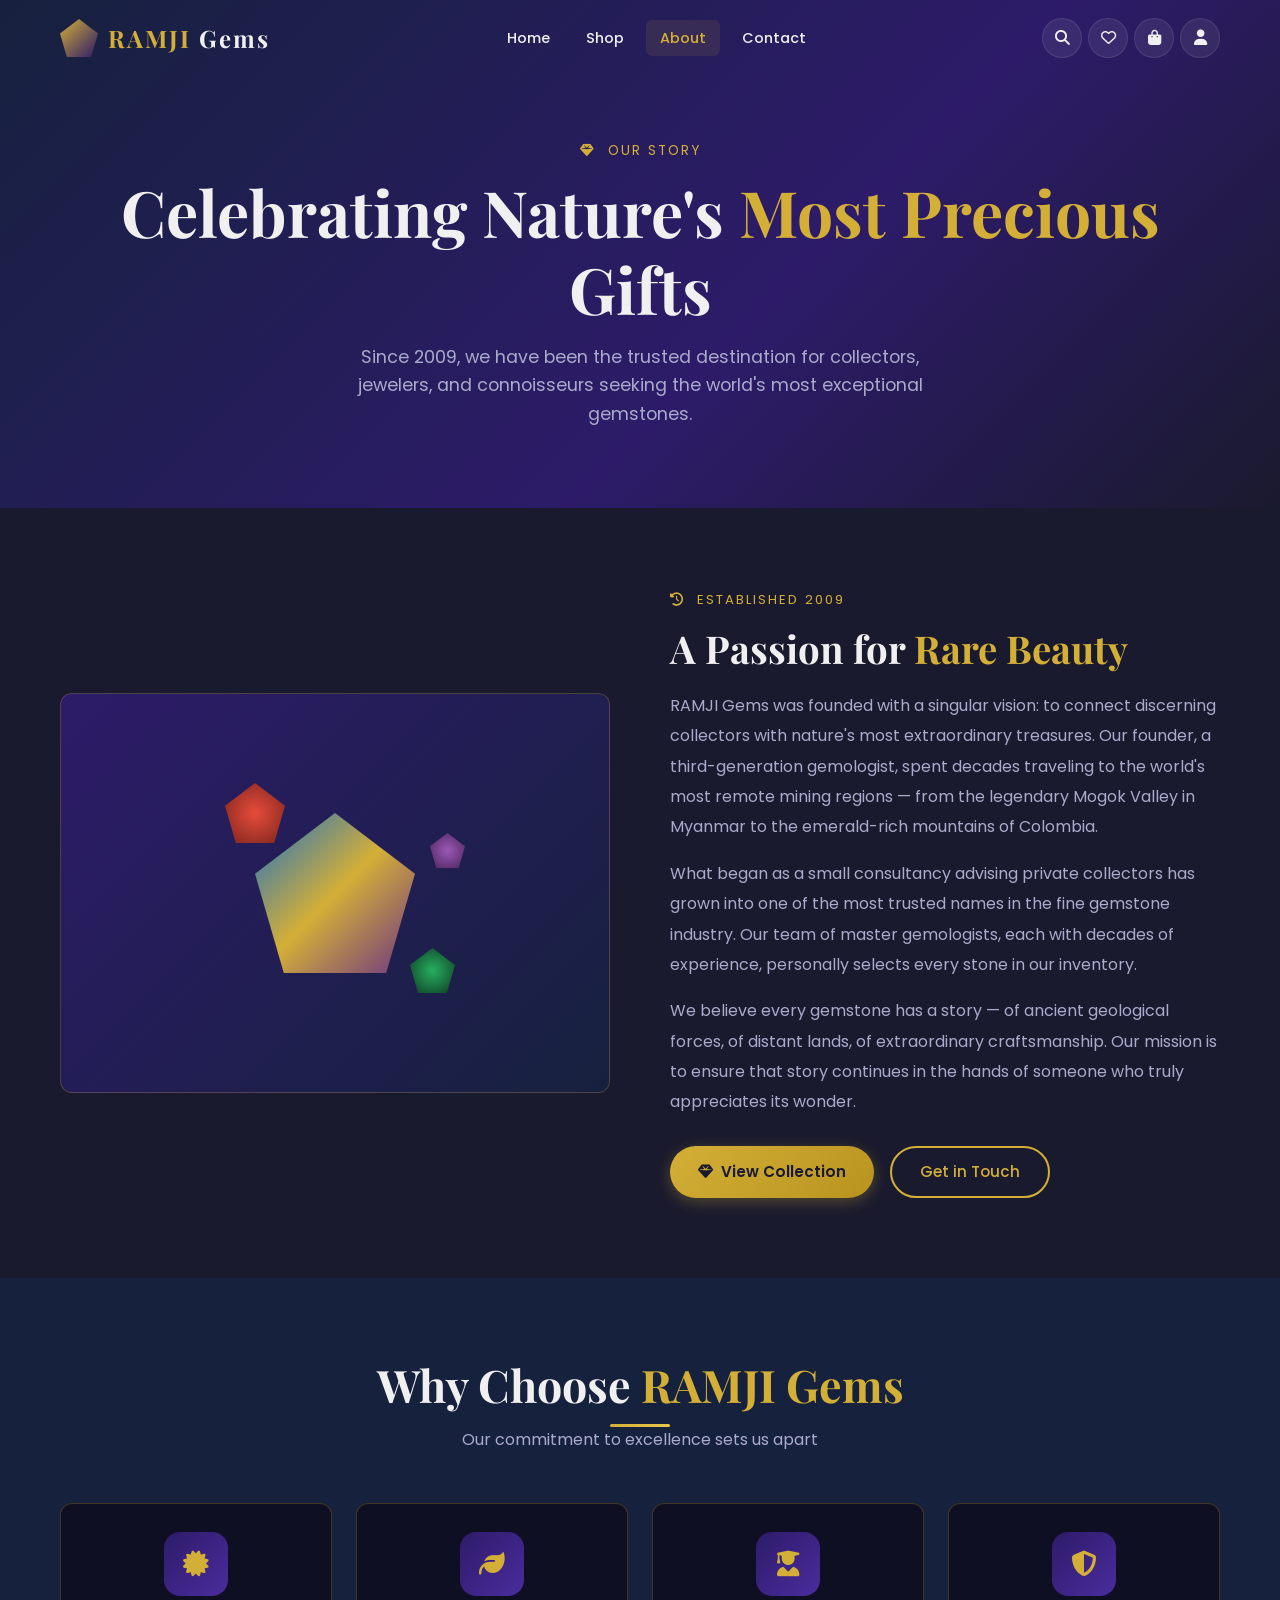
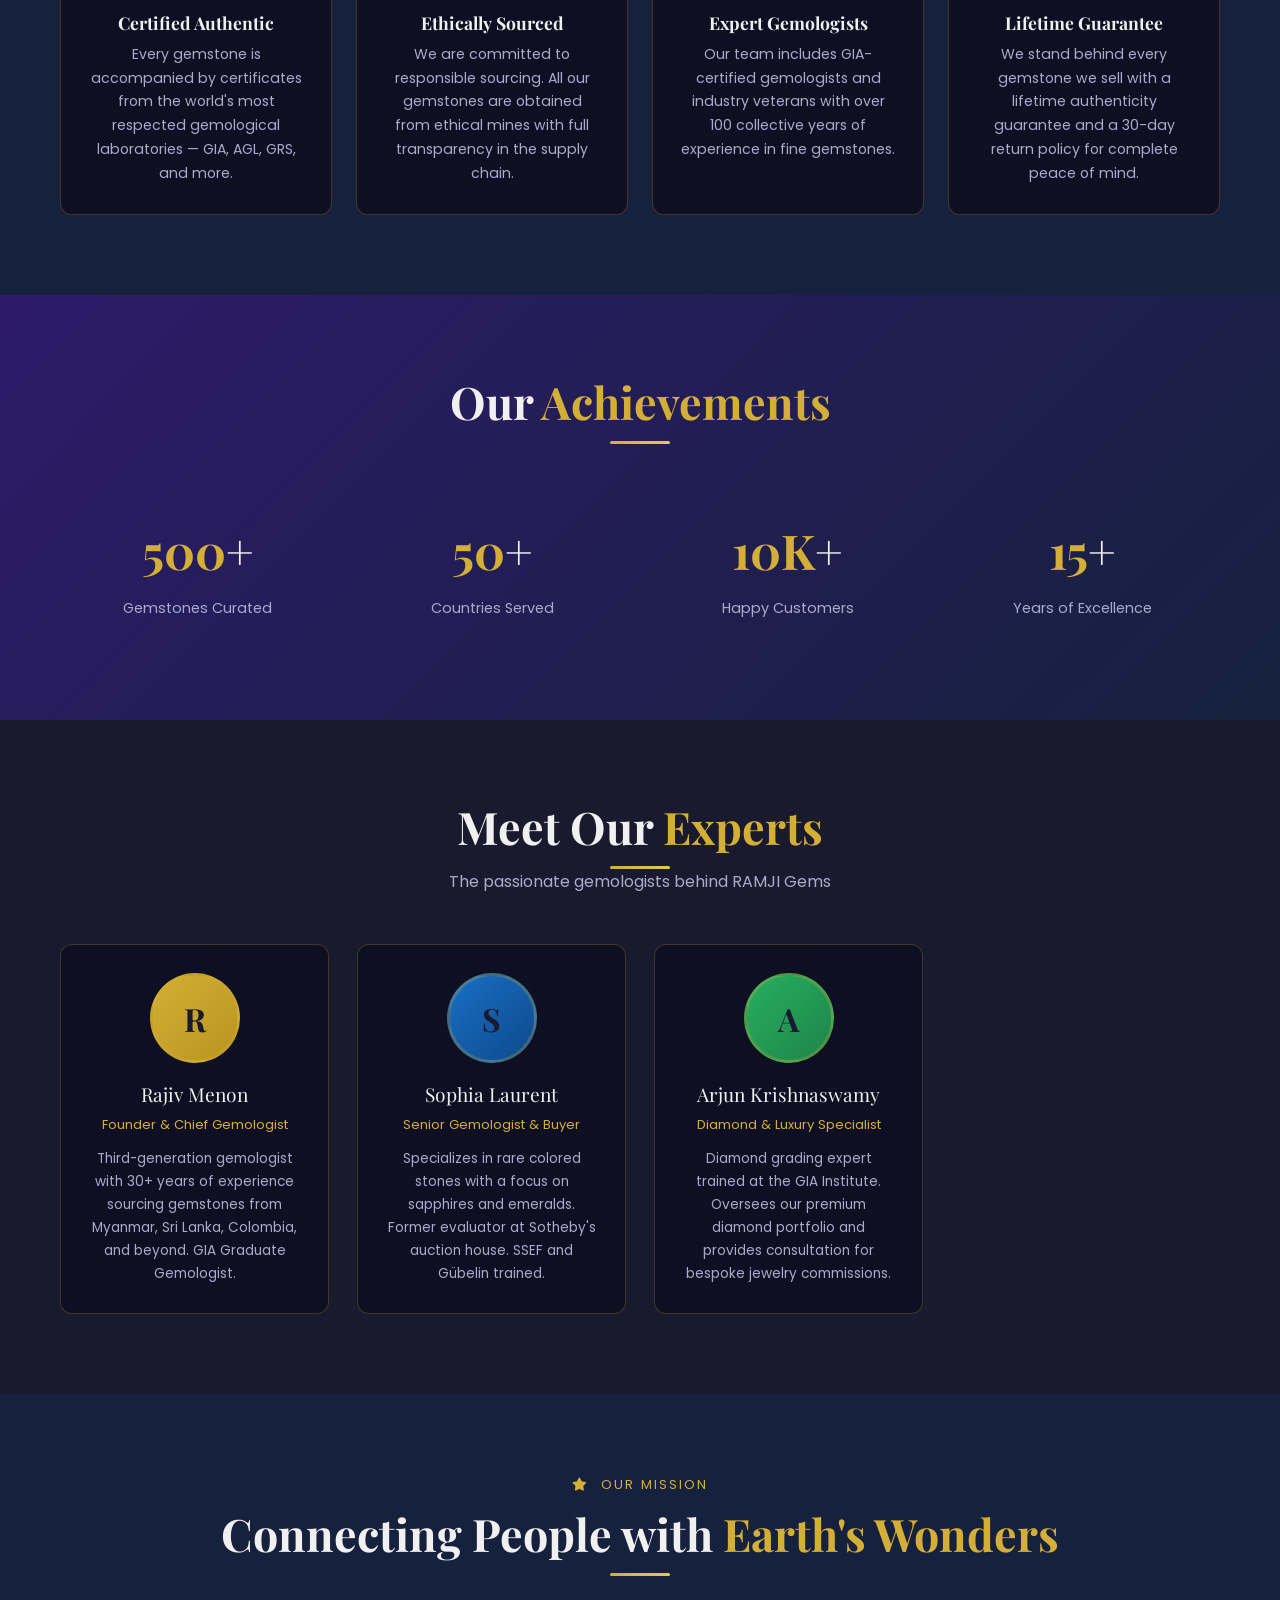
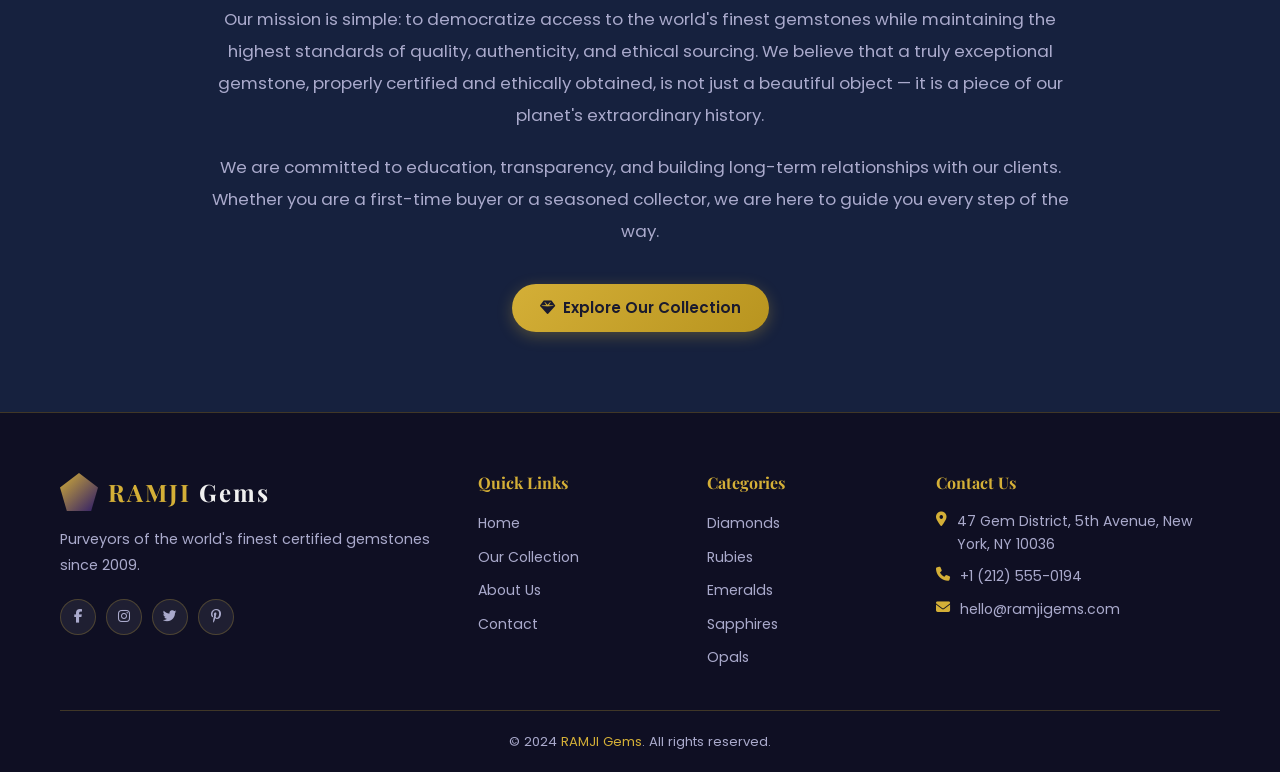
==== about.html @ 21f1c6af "Build complete gemstone e-commerce website - css/style.css: Full stylesheet with CSS custom properti" ====
<!DOCTYPE html>
<html lang="en">
<head>
  <meta charset="UTF-8" />
  <meta name="viewport" content="width=device-width, initial-scale=1.0" />
  <title>About Us — RAMJI Gems</title>
  <meta name="description" content="Learn about RAMJI Gems — our story, mission, and the expert team behind the world's finest certified gemstone collection." />
  <link rel="stylesheet" href="css/style.css" />
  <link rel="preconnect" href="https://fonts.googleapis.com" />
  <link rel="preconnect" href="https://fonts.gstatic.com" crossorigin />
  <link href="https://fonts.googleapis.com/css2?family=Playfair+Display:ital,wght@0,400;0,600;0,700;1,400&family=Poppins:wght@300;400;500;600&display=swap" rel="stylesheet" />
  <link rel="stylesheet" href="https://cdnjs.cloudflare.com/ajax/libs/font-awesome/6.5.0/css/all.min.css" crossorigin="anonymous" />
</head>
<body>

<div id="page-loader"><div class="loader-gem"></div></div>

<!-- Navbar -->
<nav class="navbar scrolled" role="navigation" aria-label="Main navigation">
  <div class="nav-container">
    <a href="index.html" class="nav-logo"><div class="logo-gem"></div><span class="logo-text">RAMJI <span>Gems</span></span></a>
    <ul class="nav-links">
      <li><a href="index.html">Home</a></li>
      <li><a href="shop.html">Shop</a></li>
      <li><a href="about.html" class="active">About</a></li>
      <li><a href="contact.html">Contact</a></li>
    </ul>
    <div class="nav-actions">
      <a href="shop.html" class="nav-icon-btn" aria-label="Search"><i class="fas fa-search"></i></a>
      <a href="shop.html" class="nav-icon-btn" aria-label="Wishlist"><i class="far fa-heart"></i></a>
      <a href="cart.html" class="nav-icon-btn cart-btn" aria-label="Cart">
        <i class="fas fa-shopping-bag"></i>
        <span class="cart-badge" aria-live="polite"></span>
      </a>
      <a href="login.html" class="nav-icon-btn user-btn" aria-label="Account"><i class="fas fa-user"></i></a>
    </div>
    <button class="hamburger" aria-label="Toggle mobile menu"><span></span><span></span><span></span></button>
  </div>
</nav>
<nav class="mobile-menu">
  <a href="index.html">Home</a>
  <a href="shop.html">Shop</a>
  <a href="about.html">About</a>
  <a href="contact.html">Contact</a>
  <a href="cart.html">Cart</a>
  <a href="login.html">Account</a>
</nav>

<!-- About Hero -->
<section class="about-hero">
  <div class="container">
    <div data-aos="fade-up">
      <p style="color:var(--gold);font-size:0.85rem;text-transform:uppercase;letter-spacing:2px;margin-bottom:12px">
        <i class="fas fa-gem"></i> &nbsp;Our Story
      </p>
      <h1>Celebrating Nature's <span class="gold-text">Most Precious</span> Gifts</h1>
      <p>Since 2009, we have been the trusted destination for collectors, jewelers, and connoisseurs seeking the world's most exceptional gemstones.</p>
    </div>
  </div>
</section>

<!-- Our Story -->
<section class="about-story">
  <div class="container">
    <div class="story-grid">
      <div class="story-visual" data-aos="fade-right">
        <div class="story-gem-display">
          <div class="story-gem-main"></div>
          <div class="story-gem-mini" style="width:60px;height:60px;top:-30px;left:-30px;background:radial-gradient(circle,#e74c3c,#7b241c);animation:floatGem 5s ease-in-out 1s infinite"></div>
          <div class="story-gem-mini" style="width:45px;height:45px;bottom:-20px;right:-40px;background:radial-gradient(circle,#27ae60,#0d3b22);animation:floatGem 7s ease-in-out 2s infinite"></div>
          <div class="story-gem-mini" style="width:35px;height:35px;top:20px;right:-50px;background:radial-gradient(circle,#9b59b6,#4a235a);animation:floatGem 6s ease-in-out 0.5s infinite"></div>
        </div>
      </div>
      <div class="story-text" data-aos="fade-left">
        <p style="color:var(--gold);font-size:0.82rem;text-transform:uppercase;letter-spacing:2px;margin-bottom:12px"><i class="fas fa-history"></i> &nbsp;Established 2009</p>
        <h2>A Passion for <span class="gold-text">Rare Beauty</span></h2>
        <p>RAMJI Gems was founded with a singular vision: to connect discerning collectors with nature's most extraordinary treasures. Our founder, a third-generation gemologist, spent decades traveling to the world's most remote mining regions — from the legendary Mogok Valley in Myanmar to the emerald-rich mountains of Colombia.</p>
        <p>What began as a small consultancy advising private collectors has grown into one of the most trusted names in the fine gemstone industry. Our team of master gemologists, each with decades of experience, personally selects every stone in our inventory.</p>
        <p>We believe every gemstone has a story — of ancient geological forces, of distant lands, of extraordinary craftsmanship. Our mission is to ensure that story continues in the hands of someone who truly appreciates its wonder.</p>
        <div style="margin-top:28px;display:flex;gap:16px;flex-wrap:wrap">
          <a href="shop.html" class="btn btn-primary"><i class="fas fa-gem"></i> View Collection</a>
          <a href="contact.html" class="btn btn-outline">Get in Touch</a>
        </div>
      </div>
    </div>
  </div>
</section>

<!-- Why Choose Us -->
<section class="why-choose section-padding">
  <div class="container">
    <h2 class="section-title" data-aos="fade-up">Why Choose <span class="gold-text">RAMJI Gems</span></h2>
    <div class="divider" data-aos="fade-up"></div>
    <p class="section-subtitle" data-aos="fade-up" data-aos-delay="100">Our commitment to excellence sets us apart</p>
    <div class="features-grid">
      <div class="feature-card" data-aos="fade-up" data-aos-delay="0">
        <div class="feature-icon"><i class="fas fa-certificate"></i></div>
        <h3>Certified Authentic</h3>
        <p>Every gemstone is accompanied by certificates from the world's most respected gemological laboratories — GIA, AGL, GRS, and more.</p>
      </div>
      <div class="feature-card" data-aos="fade-up" data-aos-delay="80">
        <div class="feature-icon"><i class="fas fa-leaf"></i></div>
        <h3>Ethically Sourced</h3>
        <p>We are committed to responsible sourcing. All our gemstones are obtained from ethical mines with full transparency in the supply chain.</p>
      </div>
      <div class="feature-card" data-aos="fade-up" data-aos-delay="160">
        <div class="feature-icon"><i class="fas fa-user-graduate"></i></div>
        <h3>Expert Gemologists</h3>
        <p>Our team includes GIA-certified gemologists and industry veterans with over 100 collective years of experience in fine gemstones.</p>
      </div>
      <div class="feature-card" data-aos="fade-up" data-aos-delay="240">
        <div class="feature-icon"><i class="fas fa-shield-alt"></i></div>
        <h3>Lifetime Guarantee</h3>
        <p>We stand behind every gemstone we sell with a lifetime authenticity guarantee and a 30-day return policy for complete peace of mind.</p>
      </div>
    </div>
  </div>
</section>

<!-- Stats -->
<section class="stats-section section-padding">
  <div class="container">
    <h2 class="section-title" data-aos="fade-up">Our <span class="gold-text">Achievements</span></h2>
    <div class="divider" data-aos="fade-up" style="margin-bottom:48px"></div>
    <div class="stats-grid">
      <div class="stat-card" data-aos="zoom-in" data-aos-delay="0">
        <div class="stat-number">500<span style="color:var(--text-light)">+</span></div>
        <div class="stat-label">Gemstones Curated</div>
      </div>
      <div class="stat-card" data-aos="zoom-in" data-aos-delay="80">
        <div class="stat-number">50<span style="color:var(--text-light)">+</span></div>
        <div class="stat-label">Countries Served</div>
      </div>
      <div class="stat-card" data-aos="zoom-in" data-aos-delay="160">
        <div class="stat-number">10K<span style="color:var(--text-light)">+</span></div>
        <div class="stat-label">Happy Customers</div>
      </div>
      <div class="stat-card" data-aos="zoom-in" data-aos-delay="240">
        <div class="stat-number">15<span style="color:var(--text-light)">+</span></div>
        <div class="stat-label">Years of Excellence</div>
      </div>
    </div>
  </div>
</section>

<!-- Team -->
<section class="team-section section-padding">
  <div class="container">
    <h2 class="section-title" data-aos="fade-up">Meet Our <span class="gold-text">Experts</span></h2>
    <div class="divider" data-aos="fade-up"></div>
    <p class="section-subtitle" data-aos="fade-up" data-aos-delay="100">The passionate gemologists behind RAMJI Gems</p>
    <div class="team-grid">
      <div class="team-card" data-aos="fade-up" data-aos-delay="0">
        <div class="team-avatar" style="background:linear-gradient(135deg,#D4AF37,#b8941f)">R</div>
        <div class="team-name">Rajiv Menon</div>
        <div class="team-role">Founder & Chief Gemologist</div>
        <p class="team-bio">Third-generation gemologist with 30+ years of experience sourcing gemstones from Myanmar, Sri Lanka, Colombia, and beyond. GIA Graduate Gemologist.</p>
      </div>
      <div class="team-card" data-aos="fade-up" data-aos-delay="100">
        <div class="team-avatar" style="background:linear-gradient(135deg,#1a6fc4,#0d4a8c)">S</div>
        <div class="team-name">Sophia Laurent</div>
        <div class="team-role">Senior Gemologist & Buyer</div>
        <p class="team-bio">Specializes in rare colored stones with a focus on sapphires and emeralds. Former evaluator at Sotheby's auction house. SSEF and Gübelin trained.</p>
      </div>
      <div class="team-card" data-aos="fade-up" data-aos-delay="200">
        <div class="team-avatar" style="background:linear-gradient(135deg,#27ae60,#1e8449)">A</div>
        <div class="team-name">Arjun Krishnaswamy</div>
        <div class="team-role">Diamond & Luxury Specialist</div>
        <p class="team-bio">Diamond grading expert trained at the GIA Institute. Oversees our premium diamond portfolio and provides consultation for bespoke jewelry commissions.</p>
      </div>
    </div>
  </div>
</section>

<!-- Mission / Values -->
<section class="section-padding" style="background:var(--bg-darker)">
  <div class="container">
    <div style="max-width:860px;margin:0 auto;text-align:center">
      <p style="color:var(--gold);font-size:0.82rem;text-transform:uppercase;letter-spacing:2px;margin-bottom:12px" data-aos="fade-up"><i class="fas fa-star"></i> &nbsp;Our Mission</p>
      <h2 class="section-title" data-aos="fade-up">Connecting People with <span class="gold-text">Earth's Wonders</span></h2>
      <div class="divider" data-aos="fade-up" style="margin-bottom:28px"></div>
      <p style="color:var(--text-muted);font-size:1.05rem;line-height:1.9;margin-bottom:20px" data-aos="fade-up" data-aos-delay="100">
        Our mission is simple: to democratize access to the world's finest gemstones while maintaining the highest standards of quality, authenticity, and ethical sourcing. We believe that a truly exceptional gemstone, properly certified and ethically obtained, is not just a beautiful object — it is a piece of our planet's extraordinary history.
      </p>
      <p style="color:var(--text-muted);font-size:1.05rem;line-height:1.9" data-aos="fade-up" data-aos-delay="150">
        We are committed to education, transparency, and building long-term relationships with our clients. Whether you are a first-time buyer or a seasoned collector, we are here to guide you every step of the way.
      </p>
      <div style="margin-top:36px" data-aos="fade-up" data-aos-delay="200">
        <a href="shop.html" class="btn btn-primary"><i class="fas fa-gem"></i> Explore Our Collection</a>
      </div>
    </div>
  </div>
</section>

<!-- Footer -->
<footer class="footer">
  <div class="container">
    <div class="footer-grid">
      <div class="footer-col">
        <div class="footer-logo"><a href="index.html" class="nav-logo"><div class="logo-gem"></div><span class="logo-text">RAMJI <span>Gems</span></span></a></div>
        <p class="footer-desc">Purveyors of the world's finest certified gemstones since 2009.</p>
        <div class="footer-social">
          <a href="#" class="social-link" aria-label="Facebook"><i class="fab fa-facebook-f"></i></a>
          <a href="#" class="social-link" aria-label="Instagram"><i class="fab fa-instagram"></i></a>
          <a href="#" class="social-link" aria-label="Twitter"><i class="fab fa-twitter"></i></a>
          <a href="#" class="social-link" aria-label="Pinterest"><i class="fab fa-pinterest-p"></i></a>
        </div>
      </div>
      <div class="footer-col">
        <h4>Quick Links</h4>
        <ul class="footer-links">
          <li><a href="index.html">Home</a></li>
          <li><a href="shop.html">Our Collection</a></li>
          <li><a href="about.html">About Us</a></li>
          <li><a href="contact.html">Contact</a></li>
        </ul>
      </div>
      <div class="footer-col">
        <h4>Categories</h4>
        <ul class="footer-links">
          <li><a href="shop.html?category=diamond">Diamonds</a></li>
          <li><a href="shop.html?category=ruby">Rubies</a></li>
          <li><a href="shop.html?category=emerald">Emeralds</a></li>
          <li><a href="shop.html?category=sapphire">Sapphires</a></li>
          <li><a href="shop.html?category=opal">Opals</a></li>
        </ul>
      </div>
      <div class="footer-col">
        <h4>Contact Us</h4>
        <div class="footer-contact">
          <div class="contact-item"><i class="fas fa-map-marker-alt"></i><span>47 Gem District, 5th Avenue, New York, NY 10036</span></div>
          <div class="contact-item"><i class="fas fa-phone"></i><span>+1 (212) 555-0194</span></div>
          <div class="contact-item"><i class="fas fa-envelope"></i><span>hello@ramjigems.com</span></div>
        </div>
      </div>
    </div>
    <div class="footer-bottom"><p>&copy; 2024 <a href="index.html">RAMJI Gems</a>. All rights reserved.</p></div>
  </div>
</footer>

<button id="back-to-top" aria-label="Back to top"><i class="fas fa-chevron-up"></i></button>
<div id="toast-container" aria-live="polite"></div>

<script src="js/products.js"></script>
<script src="js/cart.js"></script>
<script src="js/main.js"></script>
</body>
</html>
---- css/style.css ----
/* =============================================
   RAMJI Gems - Main Stylesheet
   ============================================= */

/* --- Google Fonts Import --- */
@import url('https://fonts.googleapis.com/css2?family=Playfair+Display:ital,wght@0,400;0,600;0,700;1,400&family=Poppins:wght@300;400;500;600&display=swap');

/* --- CSS Custom Properties --- */
:root {
  --primary: #2D1B69;
  --primary-light: #3d2589;
  --secondary: #4a2c9e;
  --gold: #D4AF37;
  --gold-light: #e8c84a;
  --gold-dark: #b8941f;
  --bg-dark: #1a1a2e;
  --bg-darker: #16213e;
  --bg-card: #0f0f23;
  --text-light: #f0f0f0;
  --text-muted: #aaaacc;
  --text-dark: #1a1a2e;
  --border-color: rgba(212, 175, 55, 0.25);
  --shadow: 0 8px 32px rgba(0, 0, 0, 0.4);
  --shadow-hover: 0 16px 48px rgba(45, 27, 105, 0.5);
  --radius: 12px;
  --radius-sm: 8px;
  --transition: all 0.3s ease;
  --font-heading: 'Playfair Display', serif;
  --font-body: 'Poppins', sans-serif;
}

/* --- Base Reset & Typography --- */
*, *::before, *::after { box-sizing: border-box; margin: 0; padding: 0; }

html { scroll-behavior: smooth; font-size: 16px; }

body {
  font-family: var(--font-body);
  background-color: var(--bg-dark);
  color: var(--text-light);
  line-height: 1.6;
  overflow-x: hidden;
}

h1, h2, h3, h4, h5, h6 {
  font-family: var(--font-heading);
  line-height: 1.2;
  font-weight: 700;
}

a { color: var(--gold); text-decoration: none; transition: var(--transition); }
a:hover { color: var(--gold-light); }

img { max-width: 100%; height: auto; display: block; }
ul { list-style: none; }

.container { max-width: 1200px; margin: 0 auto; padding: 0 20px; }
.section-padding { padding: 80px 0; }

.btn {
  display: inline-flex;
  align-items: center;
  gap: 8px;
  padding: 12px 28px;
  border-radius: 50px;
  font-family: var(--font-body);
  font-size: 0.95rem;
  font-weight: 500;
  cursor: pointer;
  border: none;
  transition: var(--transition);
  text-decoration: none;
  white-space: nowrap;
}
.btn-primary {
  background: linear-gradient(135deg, var(--gold), var(--gold-dark));
  color: var(--bg-dark);
  font-weight: 600;
  box-shadow: 0 4px 15px rgba(212, 175, 55, 0.3);
}
.btn-primary:hover {
  background: linear-gradient(135deg, var(--gold-light), var(--gold));
  color: var(--bg-dark);
  transform: translateY(-2px);
  box-shadow: 0 8px 25px rgba(212, 175, 55, 0.5);
}
.btn-outline {
  background: transparent;
  color: var(--gold);
  border: 2px solid var(--gold);
}
.btn-outline:hover {
  background: var(--gold);
  color: var(--bg-dark);
  transform: translateY(-2px);
}
.btn-danger {
  background: rgba(220, 53, 69, 0.15);
  color: #dc3545;
  border: 1px solid rgba(220, 53, 69, 0.3);
  padding: 8px 16px;
  border-radius: var(--radius-sm);
}
.btn-danger:hover { background: #dc3545; color: #fff; }

.section-title {
  font-family: var(--font-heading);
  font-size: clamp(1.8rem, 4vw, 2.8rem);
  color: var(--text-light);
  text-align: center;
  margin-bottom: 12px;
}
.section-subtitle {
  text-align: center;
  color: var(--text-muted);
  font-size: 1rem;
  margin-bottom: 50px;
}
.gold-text { color: var(--gold); }
.divider {
  width: 60px;
  height: 3px;
  background: linear-gradient(90deg, var(--gold), var(--gold-light));
  margin: 12px auto 0;
  border-radius: 2px;
}

/* --- Loading Overlay --- */
#page-loader {
  position: fixed; inset: 0;
  background: var(--bg-darker);
  display: flex; align-items: center; justify-content: center;
  z-index: 9999;
  transition: opacity 0.5s ease;
}
#page-loader.hidden { opacity: 0; pointer-events: none; }
.loader-gem {
  width: 60px; height: 60px;
  background: linear-gradient(135deg, var(--primary), var(--gold));
  clip-path: polygon(50% 0%, 100% 38%, 82% 100%, 18% 100%, 0% 38%);
  animation: loaderSpin 1.2s ease-in-out infinite;
}
@keyframes loaderSpin {
  0%, 100% { transform: rotate(0deg) scale(1); }
  50% { transform: rotate(180deg) scale(1.2); }
}

/* =============================================
   NAVBAR
   ============================================= */
.navbar {
  position: fixed;
  top: 0; left: 0; right: 0;
  z-index: 1000;
  padding: 18px 0;
  transition: var(--transition);
  background: transparent;
}
.navbar.scrolled {
  background: rgba(22, 21, 62, 0.97);
  backdrop-filter: blur(12px);
  padding: 12px 0;
  box-shadow: 0 4px 20px rgba(0,0,0,0.4);
}
.nav-container {
  max-width: 1200px; margin: 0 auto; padding: 0 20px;
  display: flex; align-items: center; justify-content: space-between;
}
.nav-logo {
  display: flex; align-items: center; gap: 10px;
  text-decoration: none;
}
.logo-gem {
  width: 38px; height: 38px;
  background: linear-gradient(135deg, var(--gold), var(--primary));
  clip-path: polygon(50% 0%, 100% 38%, 82% 100%, 18% 100%, 0% 38%);
  flex-shrink: 0;
}
.logo-text {
  font-family: var(--font-heading);
  font-size: 1.5rem;
  font-weight: 700;
  color: var(--gold);
  letter-spacing: 2px;
}
.logo-text span { color: var(--text-light); }

.nav-links {
  display: flex; align-items: center; gap: 8px;
}
.nav-links a {
  color: var(--text-light);
  font-size: 0.9rem;
  font-weight: 500;
  padding: 8px 14px;
  border-radius: 6px;
  transition: var(--transition);
}
.nav-links a:hover, .nav-links a.active {
  color: var(--gold);
  background: rgba(212, 175, 55, 0.1);
}

.nav-actions {
  display: flex; align-items: center; gap: 6px;
}
.nav-icon-btn {
  position: relative;
  background: rgba(255,255,255,0.07);
  border: 1px solid rgba(255,255,255,0.1);
  color: var(--text-light);
  width: 40px; height: 40px;
  border-radius: 50%;
  display: flex; align-items: center; justify-content: center;
  cursor: pointer;
  transition: var(--transition);
  text-decoration: none;
  font-size: 0.95rem;
}
.nav-icon-btn:hover {
  background: rgba(212, 175, 55, 0.15);
  border-color: var(--gold);
  color: var(--gold);
}
.cart-badge {
  position: absolute;
  top: -4px; right: -4px;
  background: var(--gold);
  color: var(--bg-dark);
  font-size: 0.6rem;
  font-weight: 700;
  width: 18px; height: 18px;
  border-radius: 50%;
  display: flex; align-items: center; justify-content: center;
  display: none;
}
.cart-badge.visible { display: flex; }

.hamburger {
  display: none;
  flex-direction: column;
  gap: 5px;
  cursor: pointer;
  background: none;
  border: none;
  padding: 4px;
}
.hamburger span {
  width: 24px; height: 2px;
  background: var(--text-light);
  border-radius: 2px;
  transition: var(--transition);
  display: block;
}
.hamburger.active span:nth-child(1) { transform: translateY(7px) rotate(45deg); }
.hamburger.active span:nth-child(2) { opacity: 0; transform: scaleX(0); }
.hamburger.active span:nth-child(3) { transform: translateY(-7px) rotate(-45deg); }

.mobile-menu {
  display: none;
  position: fixed;
  top: 70px; left: 0; right: 0;
  background: rgba(22, 21, 62, 0.98);
  backdrop-filter: blur(12px);
  padding: 20px;
  z-index: 999;
  flex-direction: column;
  gap: 4px;
  border-bottom: 1px solid var(--border-color);
}
.mobile-menu.open { display: flex; }
.mobile-menu a {
  color: var(--text-light);
  padding: 12px 16px;
  border-radius: var(--radius-sm);
  font-weight: 500;
  transition: var(--transition);
}
.mobile-menu a:hover { color: var(--gold); background: rgba(212,175,55,0.1); }

/* =============================================
   HERO SECTION
   ============================================= */
.hero {
  min-height: 100vh;
  display: flex; align-items: center;
  position: relative;
  overflow: hidden;
  background: linear-gradient(135deg, var(--bg-darker) 0%, var(--primary) 50%, var(--bg-dark) 100%);
}
.hero::before {
  content: '';
  position: absolute; inset: 0;
  background:
    radial-gradient(ellipse at 20% 50%, rgba(212,175,55,0.12) 0%, transparent 60%),
    radial-gradient(ellipse at 80% 20%, rgba(45,27,105,0.6) 0%, transparent 60%);
}
.hero-content {
  position: relative; z-index: 1;
  max-width: 680px;
}
.hero-badge {
  display: inline-flex; align-items: center; gap: 8px;
  background: rgba(212,175,55,0.15);
  border: 1px solid rgba(212,175,55,0.4);
  color: var(--gold);
  padding: 6px 16px;
  border-radius: 50px;
  font-size: 0.82rem;
  font-weight: 500;
  letter-spacing: 1px;
  text-transform: uppercase;
  margin-bottom: 24px;
}
.hero h1 {
  font-size: clamp(2.2rem, 5vw, 3.8rem);
  color: var(--text-light);
  margin-bottom: 20px;
  line-height: 1.15;
}
.hero h1 .highlight {
  background: linear-gradient(135deg, var(--gold), var(--gold-light));
  -webkit-background-clip: text;
  -webkit-text-fill-color: transparent;
  background-clip: text;
}
.hero p {
  font-size: 1.1rem;
  color: var(--text-muted);
  margin-bottom: 36px;
  line-height: 1.8;
}
.hero-cta { display: flex; gap: 16px; flex-wrap: wrap; }

/* Sparkle animations */
.sparkles {
  position: absolute; inset: 0; pointer-events: none; overflow: hidden;
}
.sparkle {
  position: absolute;
  width: 4px; height: 4px;
  background: var(--gold);
  border-radius: 50%;
  animation: sparkleFloat var(--dur, 4s) ease-in-out infinite;
  animation-delay: var(--delay, 0s);
  opacity: 0;
}
.sparkle::after {
  content: '✦';
  position: absolute;
  top: -8px; left: -8px;
  font-size: 20px;
  color: var(--gold);
  opacity: 0.6;
}
@keyframes sparkleFloat {
  0% { transform: translateY(100vh) rotate(0deg); opacity: 0; }
  10% { opacity: 1; }
  90% { opacity: 0.5; }
  100% { transform: translateY(-100px) rotate(720deg); opacity: 0; }
}

.hero-gems-visual {
  position: absolute; right: -20px; top: 50%;
  transform: translateY(-50%);
  width: 520px; height: 520px;
  pointer-events: none;
  display: flex; align-items: center; justify-content: center;
}
.floating-gem {
  position: absolute;
  border-radius: 50% 30% 50% 30%;
  animation: floatGem var(--dur, 6s) ease-in-out infinite;
  animation-delay: var(--delay, 0s);
  opacity: 0.7;
  box-shadow: 0 0 40px rgba(212,175,55,0.2);
}
@keyframes floatGem {
  0%, 100% { transform: translateY(0) rotate(var(--rot, 0deg)); }
  50% { transform: translateY(-20px) rotate(calc(var(--rot, 0deg) + 10deg)); }
}

/* =============================================
   FEATURED PRODUCTS
   ============================================= */
.featured-section { background: var(--bg-darker); }

/* Product Grid */
.products-grid {
  display: grid;
  grid-template-columns: repeat(auto-fill, minmax(280px, 1fr));
  gap: 28px;
}

/* Product Card */
.product-card {
  background: var(--bg-card);
  border: 1px solid var(--border-color);
  border-radius: var(--radius);
  overflow: hidden;
  transition: var(--transition);
  position: relative;
  cursor: pointer;
}
.product-card:hover {
  transform: translateY(-6px);
  box-shadow: var(--shadow-hover);
  border-color: rgba(212,175,55,0.5);
}
.product-img-wrap {
  position: relative;
  height: 240px;
  overflow: hidden;
}
.product-img-wrap .gem-img {
  width: 100%; height: 100%;
  display: flex; align-items: center; justify-content: center;
  transition: transform 0.5s ease;
}
.product-card:hover .gem-img { transform: scale(1.06); }

.gem-shape {
  width: 120px; height: 120px;
  clip-path: polygon(50% 0%, 100% 38%, 82% 100%, 18% 100%, 0% 38%);
  filter: drop-shadow(0 4px 20px rgba(0,0,0,0.5));
  transition: var(--transition);
}
.product-card:hover .gem-shape {
  filter: drop-shadow(0 8px 30px rgba(212,175,55,0.4));
  transform: rotate(5deg) scale(1.1);
}

.product-badge {
  position: absolute;
  top: 12px; left: 12px;
  background: var(--gold);
  color: var(--bg-dark);
  font-size: 0.72rem;
  font-weight: 700;
  padding: 3px 10px;
  border-radius: 50px;
  text-transform: uppercase;
  letter-spacing: 0.5px;
}
.product-badge.rare { background: linear-gradient(135deg, #9b59b6, #6c3483); color: #fff; }
.product-badge.popular { background: linear-gradient(135deg, #e74c3c, #c0392b); color: #fff; }

.product-actions {
  position: absolute;
  top: 12px; right: 12px;
  display: flex; flex-direction: column; gap: 6px;
  opacity: 0; transform: translateX(10px);
  transition: var(--transition);
}
.product-card:hover .product-actions { opacity: 1; transform: translateX(0); }
.action-btn {
  width: 34px; height: 34px;
  background: rgba(22, 21, 62, 0.85);
  border: 1px solid var(--border-color);
  border-radius: 50%;
  color: var(--text-light);
  display: flex; align-items: center; justify-content: center;
  font-size: 0.85rem;
  cursor: pointer;
  transition: var(--transition);
}
.action-btn:hover { background: var(--gold); color: var(--bg-dark); border-color: var(--gold); }
.action-btn.wishlisted { color: #e74c3c; border-color: #e74c3c; }

.product-info { padding: 18px; }
.product-category {
  font-size: 0.72rem;
  text-transform: uppercase;
  letter-spacing: 1.5px;
  color: var(--gold);
  font-weight: 500;
  margin-bottom: 6px;
}
.product-name {
  font-family: var(--font-heading);
  font-size: 1.1rem;
  color: var(--text-light);
  margin-bottom: 6px;
  line-height: 1.3;
}
.product-carat {
  font-size: 0.82rem;
  color: var(--text-muted);
  margin-bottom: 8px;
}
.product-rating {
  display: flex; align-items: center; gap: 6px;
  margin-bottom: 12px;
}
.stars { color: var(--gold); font-size: 0.8rem; }
.rating-count { color: var(--text-muted); font-size: 0.78rem; }
.product-pricing {
  display: flex; align-items: center; gap: 10px;
  margin-bottom: 14px;
}
.product-price {
  font-size: 1.2rem;
  font-weight: 600;
  color: var(--gold);
}
.product-original-price {
  font-size: 0.88rem;
  color: var(--text-muted);
  text-decoration: line-through;
}
.product-card-footer {
  display: flex; gap: 8px;
}
.btn-add-cart {
  flex: 1;
  background: rgba(212,175,55,0.12);
  border: 1px solid rgba(212,175,55,0.3);
  color: var(--gold);
  padding: 9px 14px;
  border-radius: var(--radius-sm);
  font-size: 0.85rem;
  font-weight: 500;
  cursor: pointer;
  transition: var(--transition);
  font-family: var(--font-body);
}
.btn-add-cart:hover {
  background: var(--gold);
  color: var(--bg-dark);
  border-color: var(--gold);
}
.btn-quick-view {
  background: rgba(255,255,255,0.05);
  border: 1px solid rgba(255,255,255,0.12);
  color: var(--text-muted);
  padding: 9px 12px;
  border-radius: var(--radius-sm);
  font-size: 0.82rem;
  cursor: pointer;
  transition: var(--transition);
  font-family: var(--font-body);
  white-space: nowrap;
}
.btn-quick-view:hover { background: rgba(255,255,255,0.12); color: var(--text-light); }

/* =============================================
   CATEGORIES SECTION
   ============================================= */
.categories-section { background: var(--bg-dark); }
.categories-grid {
  display: grid;
  grid-template-columns: repeat(auto-fill, minmax(160px, 1fr));
  gap: 20px;
}
.category-card {
  border-radius: var(--radius);
  overflow: hidden;
  position: relative;
  height: 180px;
  cursor: pointer;
  transition: var(--transition);
  border: 1px solid var(--border-color);
  text-decoration: none;
  display: flex; flex-direction: column;
  align-items: center; justify-content: center;
  gap: 12px;
}
.category-card:hover {
  transform: translateY(-5px) scale(1.02);
  box-shadow: var(--shadow-hover);
  border-color: rgba(212,175,55,0.5);
}
.category-icon {
  width: 64px; height: 64px;
  clip-path: polygon(50% 0%, 100% 38%, 82% 100%, 18% 100%, 0% 38%);
  transition: var(--transition);
}
.category-card:hover .category-icon { transform: rotate(10deg) scale(1.15); }
.category-name {
  font-family: var(--font-heading);
  font-size: 1rem;
  font-weight: 600;
  color: var(--text-light);
  text-align: center;
  position: relative; z-index: 1;
}
.category-count {
  font-size: 0.75rem;
  color: var(--gold);
  position: relative; z-index: 1;
}

/* =============================================
   TESTIMONIALS
   ============================================= */
.testimonials-section { background: var(--bg-darker); }
.testimonials-grid {
  display: grid;
  grid-template-columns: repeat(auto-fill, minmax(300px, 1fr));
  gap: 28px;
}
.testimonial-card {
  background: var(--bg-card);
  border: 1px solid var(--border-color);
  border-radius: var(--radius);
  padding: 28px;
  position: relative;
}
.testimonial-card::before {
  content: '"';
  position: absolute;
  top: 16px; left: 22px;
  font-family: var(--font-heading);
  font-size: 5rem;
  color: var(--gold);
  opacity: 0.15;
  line-height: 1;
}
.testimonial-text {
  color: var(--text-muted);
  font-size: 0.95rem;
  line-height: 1.8;
  margin-bottom: 20px;
  padding-top: 20px;
}
.testimonial-author { display: flex; align-items: center; gap: 12px; }
.author-avatar {
  width: 48px; height: 48px;
  border-radius: 50%;
  display: flex; align-items: center; justify-content: center;
  font-family: var(--font-heading);
  font-size: 1.2rem;
  color: var(--bg-dark);
  font-weight: 700;
  flex-shrink: 0;
}
.author-name {
  font-weight: 600;
  color: var(--text-light);
  font-size: 0.95rem;
}
.author-location { font-size: 0.78rem; color: var(--text-muted); }

/* =============================================
   NEWSLETTER
   ============================================= */
.newsletter-section {
  background: linear-gradient(135deg, var(--primary), var(--bg-darker));
  border-top: 1px solid var(--border-color);
  border-bottom: 1px solid var(--border-color);
}
.newsletter-inner {
  display: flex; flex-direction: column; align-items: center;
  text-align: center; gap: 24px;
}
.newsletter-section h2 { font-size: clamp(1.6rem, 3vw, 2.2rem); }
.newsletter-form { display: flex; gap: 12px; width: 100%; max-width: 500px; }
.newsletter-form input {
  flex: 1;
  background: rgba(255,255,255,0.07);
  border: 1px solid var(--border-color);
  border-radius: 50px;
  padding: 13px 22px;
  color: var(--text-light);
  font-family: var(--font-body);
  font-size: 0.95rem;
  outline: none;
  transition: var(--transition);
}
.newsletter-form input:focus { border-color: var(--gold); background: rgba(255,255,255,0.1); }
.newsletter-form input::placeholder { color: var(--text-muted); }

/* =============================================
   FOOTER
   ============================================= */
.footer {
  background: var(--bg-card);
  border-top: 1px solid var(--border-color);
  padding: 60px 0 0;
}
.footer-grid {
  display: grid;
  grid-template-columns: 2fr 1fr 1fr 1.5fr;
  gap: 40px;
  padding-bottom: 40px;
  border-bottom: 1px solid var(--border-color);
}
.footer-logo { margin-bottom: 16px; }
.footer-desc {
  color: var(--text-muted);
  font-size: 0.9rem;
  line-height: 1.8;
  margin-bottom: 20px;
}
.footer-social { display: flex; gap: 10px; }
.social-link {
  width: 36px; height: 36px;
  background: rgba(255,255,255,0.07);
  border: 1px solid var(--border-color);
  border-radius: 50%;
  display: flex; align-items: center; justify-content: center;
  color: var(--text-muted);
  font-size: 0.85rem;
  transition: var(--transition);
}
.social-link:hover { background: var(--gold); color: var(--bg-dark); border-color: var(--gold); }
.footer-col h4 {
  font-family: var(--font-heading);
  color: var(--gold);
  font-size: 1rem;
  margin-bottom: 18px;
}
.footer-links { display: flex; flex-direction: column; gap: 8px; }
.footer-links a { color: var(--text-muted); font-size: 0.88rem; transition: var(--transition); }
.footer-links a:hover { color: var(--gold); padding-left: 4px; }
.footer-contact { display: flex; flex-direction: column; gap: 10px; }
.contact-item { display: flex; align-items: flex-start; gap: 10px; color: var(--text-muted); font-size: 0.88rem; }
.contact-item i { color: var(--gold); margin-top: 2px; flex-shrink: 0; }
.footer-bottom {
  text-align: center;
  padding: 20px 0;
  color: var(--text-muted);
  font-size: 0.82rem;
}
.footer-bottom a { color: var(--gold); }

/* =============================================
   SHOP PAGE
   ============================================= */
.page-hero {
  padding: 140px 0 60px;
  background: linear-gradient(135deg, var(--bg-darker), var(--primary));
  text-align: center;
}
.page-hero h1 { font-size: clamp(2rem, 4vw, 3rem); margin-bottom: 12px; }
.page-hero p { color: var(--text-muted); }
.breadcrumb { display: flex; align-items: center; justify-content: center; gap: 8px; margin-bottom: 16px; font-size: 0.88rem; color: var(--text-muted); }
.breadcrumb a { color: var(--gold); }
.breadcrumb i { font-size: 0.7rem; }

.shop-section { padding: 60px 0; background: var(--bg-dark); }
.filter-bar {
  background: var(--bg-card);
  border: 1px solid var(--border-color);
  border-radius: var(--radius);
  padding: 20px 24px;
  margin-bottom: 32px;
}
.filter-row {
  display: flex; align-items: center; gap: 16px;
  flex-wrap: wrap;
}
.filter-group { display: flex; flex-direction: column; gap: 6px; }
.filter-group label { font-size: 0.75rem; color: var(--text-muted); text-transform: uppercase; letter-spacing: 0.8px; }
.filter-input, .filter-select {
  background: rgba(255,255,255,0.06);
  border: 1px solid var(--border-color);
  border-radius: var(--radius-sm);
  color: var(--text-light);
  padding: 8px 14px;
  font-family: var(--font-body);
  font-size: 0.88rem;
  outline: none;
  transition: var(--transition);
  min-width: 120px;
}
.filter-input:focus, .filter-select:focus { border-color: var(--gold); }
.filter-select option { background: var(--bg-card); }
.filter-divider { width: 1px; height: 40px; background: var(--border-color); flex-shrink: 0; }
.filter-actions { display: flex; gap: 8px; margin-left: auto; align-items: flex-end; }
.btn-filter-reset {
  background: none;
  border: 1px solid var(--border-color);
  color: var(--text-muted);
  padding: 8px 16px;
  border-radius: var(--radius-sm);
  cursor: pointer;
  font-family: var(--font-body);
  font-size: 0.85rem;
  transition: var(--transition);
}
.btn-filter-reset:hover { border-color: var(--gold); color: var(--gold); }

.category-filter-row {
  display: flex; gap: 10px; flex-wrap: wrap;
  margin-bottom: 20px;
}
.cat-btn {
  background: rgba(255,255,255,0.05);
  border: 1px solid var(--border-color);
  color: var(--text-muted);
  padding: 7px 18px;
  border-radius: 50px;
  cursor: pointer;
  font-family: var(--font-body);
  font-size: 0.85rem;
  transition: var(--transition);
}
.cat-btn:hover, .cat-btn.active {
  background: rgba(212,175,55,0.15);
  border-color: var(--gold);
  color: var(--gold);
}

.shop-toolbar {
  display: flex; align-items: center; justify-content: space-between;
  margin-bottom: 24px; flex-wrap: wrap; gap: 12px;
}
.results-count { color: var(--text-muted); font-size: 0.9rem; }
.results-count strong { color: var(--text-light); }

.search-input-wrap {
  position: relative;
  flex: 1; max-width: 300px;
}
.search-input-wrap i {
  position: absolute; left: 12px; top: 50%;
  transform: translateY(-50%);
  color: var(--text-muted); font-size: 0.9rem;
}
.search-input {
  width: 100%;
  background: rgba(255,255,255,0.06);
  border: 1px solid var(--border-color);
  border-radius: 50px;
  padding: 9px 16px 9px 36px;
  color: var(--text-light);
  font-family: var(--font-body);
  font-size: 0.88rem;
  outline: none;
  transition: var(--transition);
}
.search-input:focus { border-color: var(--gold); }
.search-input::placeholder { color: var(--text-muted); }

.no-products {
  grid-column: 1/-1;
  text-align: center;
  padding: 80px 20px;
  color: var(--text-muted);
}
.no-products i { font-size: 3rem; color: var(--border-color); margin-bottom: 16px; }
.no-products h3 { font-family: var(--font-heading); color: var(--text-light); margin-bottom: 8px; }

/* =============================================
   QUICK VIEW MODAL
   ============================================= */
.modal-overlay {
  position: fixed; inset: 0;
  background: rgba(0,0,0,0.75);
  backdrop-filter: blur(6px);
  z-index: 2000;
  display: flex; align-items: center; justify-content: center;
  padding: 20px;
  opacity: 0; pointer-events: none;
  transition: opacity 0.3s ease;
}
.modal-overlay.open { opacity: 1; pointer-events: all; }
.modal-box {
  background: var(--bg-card);
  border: 1px solid var(--border-color);
  border-radius: var(--radius);
  max-width: 760px; width: 100%;
  max-height: 90vh;
  overflow-y: auto;
  transform: translateY(20px);
  transition: transform 0.3s ease;
  position: relative;
}
.modal-overlay.open .modal-box { transform: translateY(0); }
.modal-close {
  position: absolute; top: 16px; right: 16px;
  background: rgba(255,255,255,0.08);
  border: 1px solid var(--border-color);
  color: var(--text-light);
  width: 36px; height: 36px;
  border-radius: 50%;
  display: flex; align-items: center; justify-content: center;
  cursor: pointer;
  transition: var(--transition);
  z-index: 1;
}
.modal-close:hover { background: #dc3545; border-color: #dc3545; }
.modal-body { display: grid; grid-template-columns: 1fr 1fr; gap: 0; }
.modal-img-side {
  height: 320px;
  display: flex; align-items: center; justify-content: center;
  border-radius: var(--radius) 0 0 var(--radius);
}
.modal-gem-shape {
  width: 150px; height: 150px;
  clip-path: polygon(50% 0%, 100% 38%, 82% 100%, 18% 100%, 0% 38%);
  filter: drop-shadow(0 8px 24px rgba(0,0,0,0.5));
}
.modal-info-side { padding: 32px; }
.modal-category { font-size: 0.75rem; text-transform: uppercase; letter-spacing: 1.5px; color: var(--gold); margin-bottom: 8px; }
.modal-name { font-family: var(--font-heading); font-size: 1.5rem; margin-bottom: 8px; }
.modal-price { font-size: 1.4rem; font-weight: 600; color: var(--gold); margin-bottom: 16px; }
.modal-desc { color: var(--text-muted); font-size: 0.9rem; line-height: 1.7; margin-bottom: 20px; }
.modal-specs { display: grid; grid-template-columns: 1fr 1fr; gap: 8px; margin-bottom: 20px; }
.spec-item { font-size: 0.82rem; }
.spec-label { color: var(--text-muted); }
.spec-value { color: var(--text-light); font-weight: 500; }
.modal-actions { display: flex; gap: 10px; }

/* =============================================
   PRODUCT DETAIL PAGE
   ============================================= */
.product-detail-section { padding: 120px 0 60px; background: var(--bg-dark); }
.product-detail-grid {
  display: grid;
  grid-template-columns: 1fr 1fr;
  gap: 60px;
  align-items: start;
}
.product-gallery { position: sticky; top: 100px; }
.main-image-box {
  height: 400px;
  border-radius: var(--radius);
  display: flex; align-items: center; justify-content: center;
  margin-bottom: 16px;
  border: 1px solid var(--border-color);
  position: relative;
  overflow: hidden;
}
.main-gem {
  width: 200px; height: 200px;
  clip-path: polygon(50% 0%, 100% 38%, 82% 100%, 18% 100%, 0% 38%);
  filter: drop-shadow(0 8px 30px rgba(0,0,0,0.5));
  transition: all 0.5s ease;
}
.thumbnails-row {
  display: flex; gap: 10px;
}
.thumbnail {
  flex: 1;
  height: 80px;
  border-radius: var(--radius-sm);
  border: 2px solid var(--border-color);
  cursor: pointer;
  display: flex; align-items: center; justify-content: center;
  transition: var(--transition);
  overflow: hidden;
}
.thumbnail.active, .thumbnail:hover { border-color: var(--gold); }
.thumb-gem {
  width: 40px; height: 40px;
  clip-path: polygon(50% 0%, 100% 38%, 82% 100%, 18% 100%, 0% 38%);
}

.product-detail-info .product-category-label { font-size: 0.78rem; text-transform: uppercase; letter-spacing: 1.5px; color: var(--gold); margin-bottom: 10px; }
.product-detail-info h1 { font-size: clamp(1.8rem, 3vw, 2.5rem); margin-bottom: 16px; }
.product-detail-pricing {
  display: flex; align-items: center; gap: 16px;
  margin-bottom: 20px;
}
.detail-price { font-size: 2rem; font-weight: 700; color: var(--gold); }
.detail-orig-price { font-size: 1.1rem; color: var(--text-muted); text-decoration: line-through; }
.detail-badge {
  background: var(--gold);
  color: var(--bg-dark);
  font-size: 0.72rem;
  font-weight: 700;
  padding: 3px 10px;
  border-radius: 50px;
  text-transform: uppercase;
}

.product-rating-row { display: flex; align-items: center; gap: 10px; margin-bottom: 24px; }
.product-detail-desc { color: var(--text-muted); line-height: 1.8; margin-bottom: 28px; }

.specs-grid { display: grid; grid-template-columns: 1fr 1fr; gap: 12px; margin-bottom: 28px; }
.spec-box {
  background: rgba(255,255,255,0.04);
  border: 1px solid var(--border-color);
  border-radius: var(--radius-sm);
  padding: 12px 14px;
}
.spec-box .label { font-size: 0.73rem; text-transform: uppercase; letter-spacing: 1px; color: var(--text-muted); margin-bottom: 4px; }
.spec-box .value { font-weight: 600; color: var(--text-light); font-size: 0.92rem; }

.qty-row { display: flex; align-items: center; gap: 16px; margin-bottom: 20px; }
.qty-label { font-size: 0.88rem; color: var(--text-muted); width: 70px; }
.qty-selector {
  display: flex; align-items: center;
  background: rgba(255,255,255,0.05);
  border: 1px solid var(--border-color);
  border-radius: var(--radius-sm);
  overflow: hidden;
}
.qty-btn {
  width: 36px; height: 36px;
  background: none;
  border: none;
  color: var(--text-light);
  cursor: pointer;
  font-size: 1.1rem;
  display: flex; align-items: center; justify-content: center;
  transition: var(--transition);
}
.qty-btn:hover { background: rgba(212,175,55,0.15); color: var(--gold); }
.qty-input {
  width: 50px;
  background: none;
  border: none;
  border-left: 1px solid var(--border-color);
  border-right: 1px solid var(--border-color);
  color: var(--text-light);
  text-align: center;
  font-family: var(--font-body);
  font-size: 1rem;
  padding: 0;
  height: 36px;
}
.qty-input:focus { outline: none; }

.detail-btns { display: flex; gap: 12px; flex-wrap: wrap; margin-bottom: 24px; }
.btn-wishlist {
  background: rgba(255,255,255,0.05);
  border: 1px solid var(--border-color);
  color: var(--text-muted);
  padding: 13px 20px;
  border-radius: 50px;
  cursor: pointer;
  font-family: var(--font-body);
  font-size: 0.9rem;
  display: flex; align-items: center; gap: 8px;
  transition: var(--transition);
}
.btn-wishlist:hover, .btn-wishlist.active { color: #e74c3c; border-color: #e74c3c; background: rgba(231,76,60,0.1); }

.certif-badge {
  display: inline-flex; align-items: center; gap: 8px;
  background: rgba(212,175,55,0.1);
  border: 1px solid rgba(212,175,55,0.3);
  color: var(--gold);
  padding: 8px 16px;
  border-radius: 50px;
  font-size: 0.82rem;
}

/* Tabs */
.tabs-section { padding: 60px 0; background: var(--bg-darker); }
.tabs-nav {
  display: flex; gap: 4px;
  border-bottom: 1px solid var(--border-color);
  margin-bottom: 36px;
}
.tab-btn {
  background: none;
  border: none;
  border-bottom: 3px solid transparent;
  color: var(--text-muted);
  padding: 12px 24px;
  cursor: pointer;
  font-family: var(--font-body);
  font-size: 0.95rem;
  font-weight: 500;
  transition: var(--transition);
  margin-bottom: -1px;
}
.tab-btn:hover { color: var(--text-light); }
.tab-btn.active { color: var(--gold); border-bottom-color: var(--gold); }
.tab-pane { display: none; }
.tab-pane.active { display: block; }

.specs-table { width: 100%; border-collapse: collapse; }
.specs-table tr { border-bottom: 1px solid var(--border-color); }
.specs-table td { padding: 12px 16px; font-size: 0.9rem; }
.specs-table td:first-child { color: var(--text-muted); width: 40%; }
.specs-table td:last-child { color: var(--text-light); font-weight: 500; }

.reviews-list { display: flex; flex-direction: column; gap: 20px; }
.review-card {
  background: var(--bg-card);
  border: 1px solid var(--border-color);
  border-radius: var(--radius);
  padding: 20px;
}
.review-header { display: flex; align-items: center; justify-content: space-between; margin-bottom: 10px; }
.reviewer { display: flex; align-items: center; gap: 10px; }
.reviewer-avatar {
  width: 40px; height: 40px;
  border-radius: 50%;
  display: flex; align-items: center; justify-content: center;
  font-weight: 700;
  font-size: 1rem;
  color: var(--bg-dark);
}
.reviewer-name { font-weight: 600; color: var(--text-light); font-size: 0.95rem; }
.review-date { font-size: 0.75rem; color: var(--text-muted); }
.review-text { color: var(--text-muted); font-size: 0.9rem; line-height: 1.7; }

/* =============================================
   CART PAGE
   ============================================= */
.cart-section { padding: 120px 0 60px; background: var(--bg-dark); }
.cart-grid { display: grid; grid-template-columns: 1fr 360px; gap: 36px; align-items: start; }
.cart-table-wrap {
  background: var(--bg-card);
  border: 1px solid var(--border-color);
  border-radius: var(--radius);
  overflow: hidden;
}
.cart-table { width: 100%; border-collapse: collapse; }
.cart-table th {
  padding: 16px 20px;
  text-align: left;
  font-size: 0.78rem;
  text-transform: uppercase;
  letter-spacing: 1px;
  color: var(--gold);
  font-weight: 500;
  border-bottom: 1px solid var(--border-color);
  background: rgba(212,175,55,0.05);
}
.cart-table td { padding: 16px 20px; border-bottom: 1px solid rgba(255,255,255,0.05); vertical-align: middle; }
.cart-item-cell { display: flex; align-items: center; gap: 16px; }
.cart-item-img {
  width: 64px; height: 64px;
  border-radius: var(--radius-sm);
  display: flex; align-items: center; justify-content: center;
  flex-shrink: 0;
}
.cart-gem {
  width: 36px; height: 36px;
  clip-path: polygon(50% 0%, 100% 38%, 82% 100%, 18% 100%, 0% 38%);
}
.cart-item-name { font-weight: 600; color: var(--text-light); font-size: 0.95rem; margin-bottom: 4px; }
.cart-item-desc { font-size: 0.78rem; color: var(--text-muted); }
.cart-price { color: var(--gold); font-weight: 600; }
.cart-subtotal { color: var(--text-light); font-weight: 600; }

.cart-summary-card {
  background: var(--bg-card);
  border: 1px solid var(--border-color);
  border-radius: var(--radius);
  padding: 28px;
  position: sticky; top: 100px;
}
.cart-summary-card h3 {
  font-family: var(--font-heading);
  font-size: 1.3rem;
  margin-bottom: 24px;
  padding-bottom: 16px;
  border-bottom: 1px solid var(--border-color);
}
.summary-line {
  display: flex; justify-content: space-between; align-items: center;
  margin-bottom: 14px;
  font-size: 0.92rem;
}
.summary-line .label { color: var(--text-muted); }
.summary-line .value { color: var(--text-light); font-weight: 500; }
.summary-total {
  display: flex; justify-content: space-between; align-items: center;
  padding: 16px 0;
  border-top: 1px solid var(--border-color);
  margin-top: 10px;
}
.summary-total .label { font-weight: 600; font-size: 1rem; }
.summary-total .value { font-size: 1.3rem; font-weight: 700; color: var(--gold); }
.shipping-note {
  font-size: 0.78rem;
  color: #27ae60;
  background: rgba(39,174,96,0.1);
  border: 1px solid rgba(39,174,96,0.2);
  border-radius: var(--radius-sm);
  padding: 8px 12px;
  margin: 12px 0 20px;
  text-align: center;
}
.cart-empty-state {
  text-align: center;
  padding: 80px 40px;
}
.cart-empty-state i { font-size: 4rem; color: var(--border-color); margin-bottom: 20px; }
.cart-empty-state h3 { font-family: var(--font-heading); font-size: 1.6rem; margin-bottom: 12px; }
.cart-empty-state p { color: var(--text-muted); margin-bottom: 28px; }

/* =============================================
   CHECKOUT PAGE
   ============================================= */
.checkout-section { padding: 120px 0 60px; background: var(--bg-dark); }
.checkout-grid { display: grid; grid-template-columns: 1fr 380px; gap: 40px; align-items: start; }

.form-card {
  background: var(--bg-card);
  border: 1px solid var(--border-color);
  border-radius: var(--radius);
  padding: 32px;
  margin-bottom: 24px;
}
.form-card h3 {
  font-family: var(--font-heading);
  font-size: 1.2rem;
  margin-bottom: 24px;
  padding-bottom: 14px;
  border-bottom: 1px solid var(--border-color);
  display: flex; align-items: center; gap: 10px;
}
.form-card h3 i { color: var(--gold); }
.form-grid-2 { display: grid; grid-template-columns: 1fr 1fr; gap: 16px; }
.form-group { margin-bottom: 16px; }
.form-group label { display: block; font-size: 0.82rem; color: var(--text-muted); margin-bottom: 6px; font-weight: 500; }
.form-control {
  width: 100%;
  background: rgba(255,255,255,0.05);
  border: 1px solid var(--border-color);
  border-radius: var(--radius-sm);
  padding: 11px 14px;
  color: var(--text-light);
  font-family: var(--font-body);
  font-size: 0.92rem;
  outline: none;
  transition: var(--transition);
}
.form-control:focus { border-color: var(--gold); background: rgba(255,255,255,0.08); }
.form-control::placeholder { color: rgba(170,170,204,0.5); }
.form-control.error { border-color: #dc3545; }
.error-msg { color: #dc3545; font-size: 0.75rem; margin-top: 4px; display: none; }
.error-msg.show { display: block; }

.payment-options { display: flex; flex-direction: column; gap: 12px; margin-bottom: 20px; }
.payment-option {
  display: flex; align-items: center; gap: 14px;
  background: rgba(255,255,255,0.04);
  border: 2px solid var(--border-color);
  border-radius: var(--radius-sm);
  padding: 14px 18px;
  cursor: pointer;
  transition: var(--transition);
}
.payment-option:has(input:checked),
.payment-option.selected { border-color: var(--gold); background: rgba(212,175,55,0.08); }
.payment-option input[type="radio"] { accent-color: var(--gold); }
.payment-option-label { flex: 1; font-weight: 500; font-size: 0.95rem; }
.payment-option-icon { font-size: 1.3rem; color: var(--gold); }

.cc-fields { display: none; }
.cc-fields.visible { display: block; }
.paypal-msg { display: none; background: rgba(0,112,240,0.1); border: 1px solid rgba(0,112,240,0.3); border-radius: var(--radius-sm); padding: 16px; color: #5ba3f5; font-size: 0.9rem; text-align: center; }
.paypal-msg.visible { display: block; }

.order-summary-card {
  background: var(--bg-card);
  border: 1px solid var(--border-color);
  border-radius: var(--radius);
  padding: 28px;
  position: sticky; top: 100px;
}
.order-summary-card h3 { font-family: var(--font-heading); font-size: 1.2rem; margin-bottom: 20px; padding-bottom: 14px; border-bottom: 1px solid var(--border-color); }
.order-item { display: flex; align-items: center; gap: 12px; margin-bottom: 14px; }
.order-item-img { width: 50px; height: 50px; border-radius: var(--radius-sm); display: flex; align-items: center; justify-content: center; flex-shrink: 0; }
.order-item-gem { width: 28px; height: 28px; clip-path: polygon(50% 0%, 100% 38%, 82% 100%, 18% 100%, 0% 38%); }
.order-item-info { flex: 1; }
.order-item-name { font-size: 0.88rem; font-weight: 600; color: var(--text-light); }
.order-item-qty { font-size: 0.75rem; color: var(--text-muted); }
.order-item-price { font-size: 0.92rem; font-weight: 600; color: var(--gold); }

/* Order Success Modal */
.success-modal .modal-box {
  max-width: 500px;
  text-align: center;
  padding: 48px 40px;
}
.success-icon {
  width: 80px; height: 80px;
  background: linear-gradient(135deg, #27ae60, #2ecc71);
  border-radius: 50%;
  display: flex; align-items: center; justify-content: center;
  font-size: 2rem;
  color: #fff;
  margin: 0 auto 24px;
}
.success-modal h2 { font-size: 1.8rem; margin-bottom: 12px; }
.success-modal p { color: var(--text-muted); margin-bottom: 8px; }
.order-number { font-size: 1.1rem; color: var(--gold); font-weight: 600; margin-bottom: 28px; }

/* =============================================
   LOGIN / REGISTER PAGE
   ============================================= */
.auth-section {
  min-height: 100vh;
  display: flex; align-items: center; justify-content: center;
  padding: 120px 20px 60px;
  background: linear-gradient(135deg, var(--bg-darker), var(--primary), var(--bg-dark));
}
.auth-card {
  background: var(--bg-card);
  border: 1px solid var(--border-color);
  border-radius: var(--radius);
  padding: 40px;
  width: 100%; max-width: 460px;
  box-shadow: var(--shadow);
}
.auth-logo { text-align: center; margin-bottom: 28px; }
.auth-tabs { display: flex; margin-bottom: 28px; background: rgba(255,255,255,0.04); border-radius: var(--radius-sm); padding: 4px; }
.auth-tab {
  flex: 1;
  background: none;
  border: none;
  color: var(--text-muted);
  padding: 10px;
  border-radius: 6px;
  cursor: pointer;
  font-family: var(--font-body);
  font-size: 0.92rem;
  font-weight: 500;
  transition: var(--transition);
}
.auth-tab.active { background: var(--primary); color: var(--gold); }
.auth-form { display: none; }
.auth-form.active { display: block; }
.auth-form h2 { font-family: var(--font-heading); font-size: 1.6rem; margin-bottom: 6px; }
.auth-form .subtitle { color: var(--text-muted); font-size: 0.88rem; margin-bottom: 24px; }

.password-wrap { position: relative; }
.password-toggle {
  position: absolute; right: 12px; top: 50%;
  transform: translateY(-50%);
  background: none; border: none;
  color: var(--text-muted); cursor: pointer;
  font-size: 0.9rem;
  padding: 4px;
}
.password-toggle:hover { color: var(--text-light); }

.auth-row {
  display: flex; align-items: center; justify-content: space-between;
  margin-bottom: 20px;
}
.remember-row { display: flex; align-items: center; gap: 8px; font-size: 0.85rem; color: var(--text-muted); }
.remember-row input { accent-color: var(--gold); }
.forgot-link { font-size: 0.85rem; color: var(--gold); }
.terms-row { display: flex; align-items: flex-start; gap: 8px; font-size: 0.82rem; color: var(--text-muted); margin-bottom: 20px; }
.terms-row input { accent-color: var(--gold); margin-top: 2px; }
.terms-row a { color: var(--gold); }

.auth-divider {
  text-align: center;
  position: relative;
  margin: 24px 0;
}
.auth-divider::before {
  content: '';
  position: absolute; top: 50%; left: 0; right: 0;
  height: 1px; background: var(--border-color);
}
.auth-divider span {
  background: var(--bg-card);
  padding: 0 14px;
  position: relative;
  color: var(--text-muted); font-size: 0.82rem;
}
.social-auth { display: flex; gap: 12px; }
.social-btn {
  flex: 1;
  display: flex; align-items: center; justify-content: center; gap: 8px;
  background: rgba(255,255,255,0.05);
  border: 1px solid var(--border-color);
  color: var(--text-light);
  padding: 10px;
  border-radius: var(--radius-sm);
  cursor: pointer;
  font-family: var(--font-body);
  font-size: 0.88rem;
  transition: var(--transition);
}
.social-btn:hover { background: rgba(255,255,255,0.1); border-color: rgba(255,255,255,0.25); }
.auth-switch { text-align: center; margin-top: 20px; font-size: 0.88rem; color: var(--text-muted); }
.auth-switch a { color: var(--gold); font-weight: 500; }

/* =============================================
   ABOUT PAGE
   ============================================= */
.about-hero {
  padding: 140px 0 80px;
  background: linear-gradient(135deg, var(--bg-darker) 0%, var(--primary) 60%, var(--bg-dark) 100%);
  text-align: center;
}
.about-hero h1 { font-size: clamp(2.2rem, 5vw, 4rem); margin-bottom: 16px; }
.about-hero p { color: var(--text-muted); font-size: 1.1rem; max-width: 600px; margin: 0 auto; }

.about-story { padding: 80px 0; background: var(--bg-dark); }
.story-grid { display: grid; grid-template-columns: 1fr 1fr; gap: 60px; align-items: center; }
.story-visual {
  height: 400px;
  border-radius: var(--radius);
  background: linear-gradient(135deg, var(--primary), var(--bg-darker));
  display: flex; align-items: center; justify-content: center;
  position: relative;
  overflow: hidden;
  border: 1px solid var(--border-color);
}
.story-gem-display { position: relative; }
.story-gem-main {
  width: 160px; height: 160px;
  clip-path: polygon(50% 0%, 100% 38%, 82% 100%, 18% 100%, 0% 38%);
  background: linear-gradient(135deg, #1a6fc4, #D4AF37, #6c3483);
  animation: floatGem 6s ease-in-out infinite;
  filter: drop-shadow(0 12px 40px rgba(212,175,55,0.4));
}
.story-gem-mini {
  position: absolute;
  clip-path: polygon(50% 0%, 100% 38%, 82% 100%, 18% 100%, 0% 38%);
}

.story-text h2 { font-size: clamp(1.8rem, 3vw, 2.5rem); margin-bottom: 20px; }
.story-text p { color: var(--text-muted); line-height: 1.9; margin-bottom: 16px; }

.why-choose { padding: 80px 0; background: var(--bg-darker); }
.features-grid {
  display: grid;
  grid-template-columns: repeat(auto-fill, minmax(240px, 1fr));
  gap: 24px;
}
.feature-card {
  background: var(--bg-card);
  border: 1px solid var(--border-color);
  border-radius: var(--radius);
  padding: 28px;
  text-align: center;
  transition: var(--transition);
}
.feature-card:hover { transform: translateY(-4px); border-color: rgba(212,175,55,0.4); }
.feature-icon {
  width: 64px; height: 64px;
  background: linear-gradient(135deg, var(--primary), var(--secondary));
  border-radius: 16px;
  display: flex; align-items: center; justify-content: center;
  font-size: 1.6rem;
  color: var(--gold);
  margin: 0 auto 16px;
}
.feature-card h3 { font-family: var(--font-heading); font-size: 1.1rem; margin-bottom: 10px; }
.feature-card p { color: var(--text-muted); font-size: 0.88rem; line-height: 1.7; }

.stats-section {
  padding: 80px 0;
  background: linear-gradient(135deg, var(--primary), var(--bg-darker));
}
.stats-grid {
  display: grid; grid-template-columns: repeat(4, 1fr); gap: 20px;
  text-align: center;
}
.stat-card { padding: 20px; }
.stat-number { font-family: var(--font-heading); font-size: 3rem; color: var(--gold); font-weight: 700; margin-bottom: 8px; }
.stat-label { color: var(--text-muted); font-size: 0.9rem; }

.team-section { padding: 80px 0; background: var(--bg-dark); }
.team-grid { display: grid; grid-template-columns: repeat(auto-fill, minmax(240px, 1fr)); gap: 28px; }
.team-card {
  background: var(--bg-card);
  border: 1px solid var(--border-color);
  border-radius: var(--radius);
  padding: 28px;
  text-align: center;
  transition: var(--transition);
}
.team-card:hover { transform: translateY(-4px); border-color: rgba(212,175,55,0.4); }
.team-avatar {
  width: 90px; height: 90px;
  border-radius: 50%;
  margin: 0 auto 16px;
  display: flex; align-items: center; justify-content: center;
  font-family: var(--font-heading);
  font-size: 2rem;
  color: var(--bg-dark);
  font-weight: 700;
  border: 3px solid var(--border-color);
}
.team-name { font-family: var(--font-heading); font-size: 1.2rem; margin-bottom: 4px; }
.team-role { color: var(--gold); font-size: 0.82rem; margin-bottom: 12px; }
.team-bio { color: var(--text-muted); font-size: 0.85rem; line-height: 1.7; }

/* =============================================
   CONTACT PAGE
   ============================================= */
.contact-section { padding: 120px 0 60px; background: var(--bg-dark); }
.contact-grid { display: grid; grid-template-columns: 1fr 1fr; gap: 50px; }
.contact-form-card {
  background: var(--bg-card);
  border: 1px solid var(--border-color);
  border-radius: var(--radius);
  padding: 36px;
}
.contact-form-card h2 { font-family: var(--font-heading); font-size: 1.8rem; margin-bottom: 8px; }
.contact-form-card .subtitle { color: var(--text-muted); margin-bottom: 28px; }
.contact-info-side h2 { font-family: var(--font-heading); font-size: 1.8rem; margin-bottom: 8px; }
.contact-info-side > p { color: var(--text-muted); margin-bottom: 32px; }
.info-items { display: flex; flex-direction: column; gap: 20px; margin-bottom: 36px; }
.info-item {
  display: flex; align-items: flex-start; gap: 16px;
  background: var(--bg-card);
  border: 1px solid var(--border-color);
  border-radius: var(--radius);
  padding: 16px 20px;
}
.info-icon {
  width: 44px; height: 44px;
  background: linear-gradient(135deg, var(--primary), var(--secondary));
  border-radius: 10px;
  display: flex; align-items: center; justify-content: center;
  font-size: 1.1rem;
  color: var(--gold);
  flex-shrink: 0;
}
.info-content h4 { font-size: 0.88rem; color: var(--gold); margin-bottom: 4px; }
.info-content p { color: var(--text-muted); font-size: 0.88rem; line-height: 1.5; }

.map-placeholder {
  height: 220px;
  border-radius: var(--radius);
  background: linear-gradient(135deg, var(--bg-darker), var(--primary));
  border: 1px solid var(--border-color);
  display: flex; flex-direction: column; align-items: center; justify-content: center;
  gap: 12px;
  color: var(--text-muted);
  font-size: 0.9rem;
}
.map-placeholder i { font-size: 2.5rem; color: var(--gold); }
.contact-social { margin-top: 28px; }
.contact-social h4 { color: var(--text-muted); font-size: 0.82rem; text-transform: uppercase; letter-spacing: 1px; margin-bottom: 12px; }
.contact-social .footer-social { gap: 10px; }

/* =============================================
   TOAST NOTIFICATIONS
   ============================================= */
#toast-container {
  position: fixed;
  bottom: 24px; right: 24px;
  z-index: 5000;
  display: flex; flex-direction: column; gap: 10px;
}
.toast {
  background: var(--bg-card);
  border: 1px solid var(--border-color);
  border-radius: var(--radius-sm);
  padding: 14px 20px;
  display: flex; align-items: center; gap: 12px;
  min-width: 280px;
  box-shadow: var(--shadow);
  animation: toastSlide 0.35s ease;
  border-left: 3px solid var(--gold);
}
.toast.success { border-left-color: #27ae60; }
.toast.error { border-left-color: #e74c3c; }
.toast.info { border-left-color: #3498db; }
.toast i { font-size: 1rem; }
.toast.success i { color: #27ae60; }
.toast.error i { color: #e74c3c; }
.toast i { color: var(--gold); }
.toast span { color: var(--text-light); font-size: 0.9rem; flex: 1; }
.toast-close { background: none; border: none; color: var(--text-muted); cursor: pointer; font-size: 0.85rem; padding: 2px; }
.toast-close:hover { color: var(--text-light); }
@keyframes toastSlide {
  from { transform: translateX(100%); opacity: 0; }
  to { transform: translateX(0); opacity: 1; }
}
.toast.removing {
  animation: toastSlide 0.3s ease reverse;
}

/* =============================================
   BACK TO TOP
   ============================================= */
#back-to-top {
  position: fixed;
  bottom: 90px; right: 24px;
  width: 44px; height: 44px;
  background: linear-gradient(135deg, var(--primary), var(--gold));
  border: none;
  border-radius: 50%;
  color: #fff;
  font-size: 1rem;
  cursor: pointer;
  display: flex; align-items: center; justify-content: center;
  opacity: 0; transform: translateY(20px);
  transition: var(--transition);
  z-index: 999;
  box-shadow: 0 4px 15px rgba(212,175,55,0.3);
}
#back-to-top.visible { opacity: 1; transform: translateY(0); }
#back-to-top:hover { transform: translateY(-3px); box-shadow: 0 8px 25px rgba(212,175,55,0.5); }

/* =============================================
   AOS (Animate on Scroll)
   ============================================= */
[data-aos] {
  opacity: 0;
  transform: translateY(30px);
  transition: opacity 0.6s ease, transform 0.6s ease;
}
[data-aos].visible { opacity: 1; transform: translateY(0); }
[data-aos="fade-left"] { transform: translateX(-30px); }
[data-aos="fade-left"].visible { transform: translateX(0); }
[data-aos="fade-right"] { transform: translateX(30px); }
[data-aos="fade-right"].visible { transform: translateX(0); }
[data-aos="zoom-in"] { transform: scale(0.85); }
[data-aos="zoom-in"].visible { transform: scale(1); }

/* =============================================
   RESPONSIVE
   ============================================= */
@media (max-width: 1024px) {
  .footer-grid { grid-template-columns: 1fr 1fr; gap: 32px; }
  .product-detail-grid { grid-template-columns: 1fr; gap: 40px; }
  .product-gallery { position: static; }
  .cart-grid { grid-template-columns: 1fr; }
  .cart-summary-card { position: static; }
  .checkout-grid { grid-template-columns: 1fr; }
  .order-summary-card { position: static; }
  .story-grid { grid-template-columns: 1fr; }
  .story-visual { height: 280px; }
  .stats-grid { grid-template-columns: repeat(2, 1fr); }
  .contact-grid { grid-template-columns: 1fr; }
  .modal-body { grid-template-columns: 1fr; }
  .modal-img-side { border-radius: var(--radius) var(--radius) 0 0; height: 220px; }
  .hero-gems-visual { display: none; }
}

@media (max-width: 768px) {
  .nav-links { display: none; }
  .hamburger { display: flex; }
  .section-padding { padding: 60px 0; }
  .products-grid { grid-template-columns: repeat(auto-fill, minmax(240px, 1fr)); gap: 20px; }
  .categories-grid { grid-template-columns: repeat(3, 1fr); }
  .testimonials-grid { grid-template-columns: 1fr; }
  .footer-grid { grid-template-columns: 1fr; }
  .hero { padding: 100px 0 60px; }
  .hero-cta { flex-direction: column; }
  .stats-grid { grid-template-columns: repeat(2, 1fr); }
  .filter-row { flex-direction: column; align-items: stretch; }
  .filter-divider { display: none; }
  .filter-actions { margin-left: 0; }
  .form-grid-2 { grid-template-columns: 1fr; }
  .cart-table th:nth-child(3),
  .cart-table td:nth-child(3) { display: none; }
  .auth-card { padding: 28px 20px; }
}

@media (max-width: 480px) {
  .categories-grid { grid-template-columns: repeat(2, 1fr); }
  .products-grid { grid-template-columns: 1fr; }
  .newsletter-form { flex-direction: column; }
  .nav-actions .nav-icon-btn:not(.cart-btn):not(.user-btn) { display: none; }
}
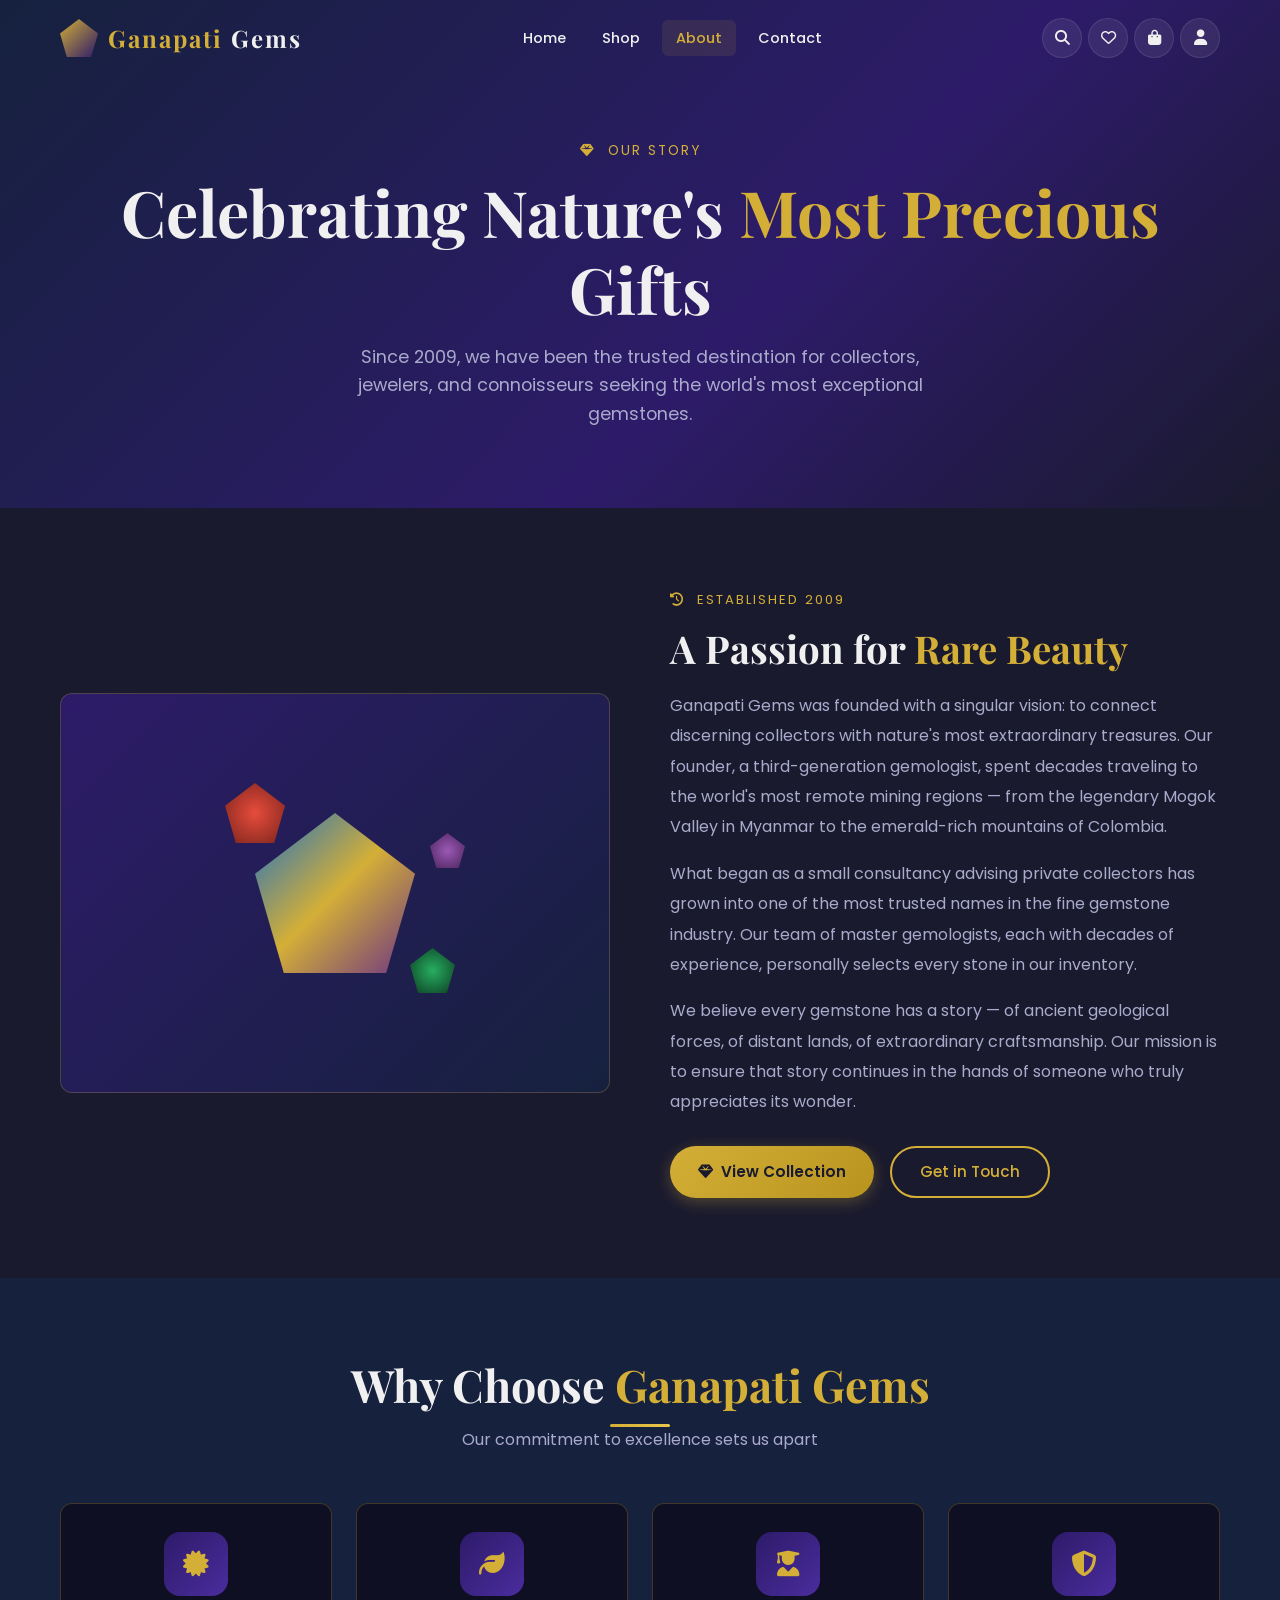
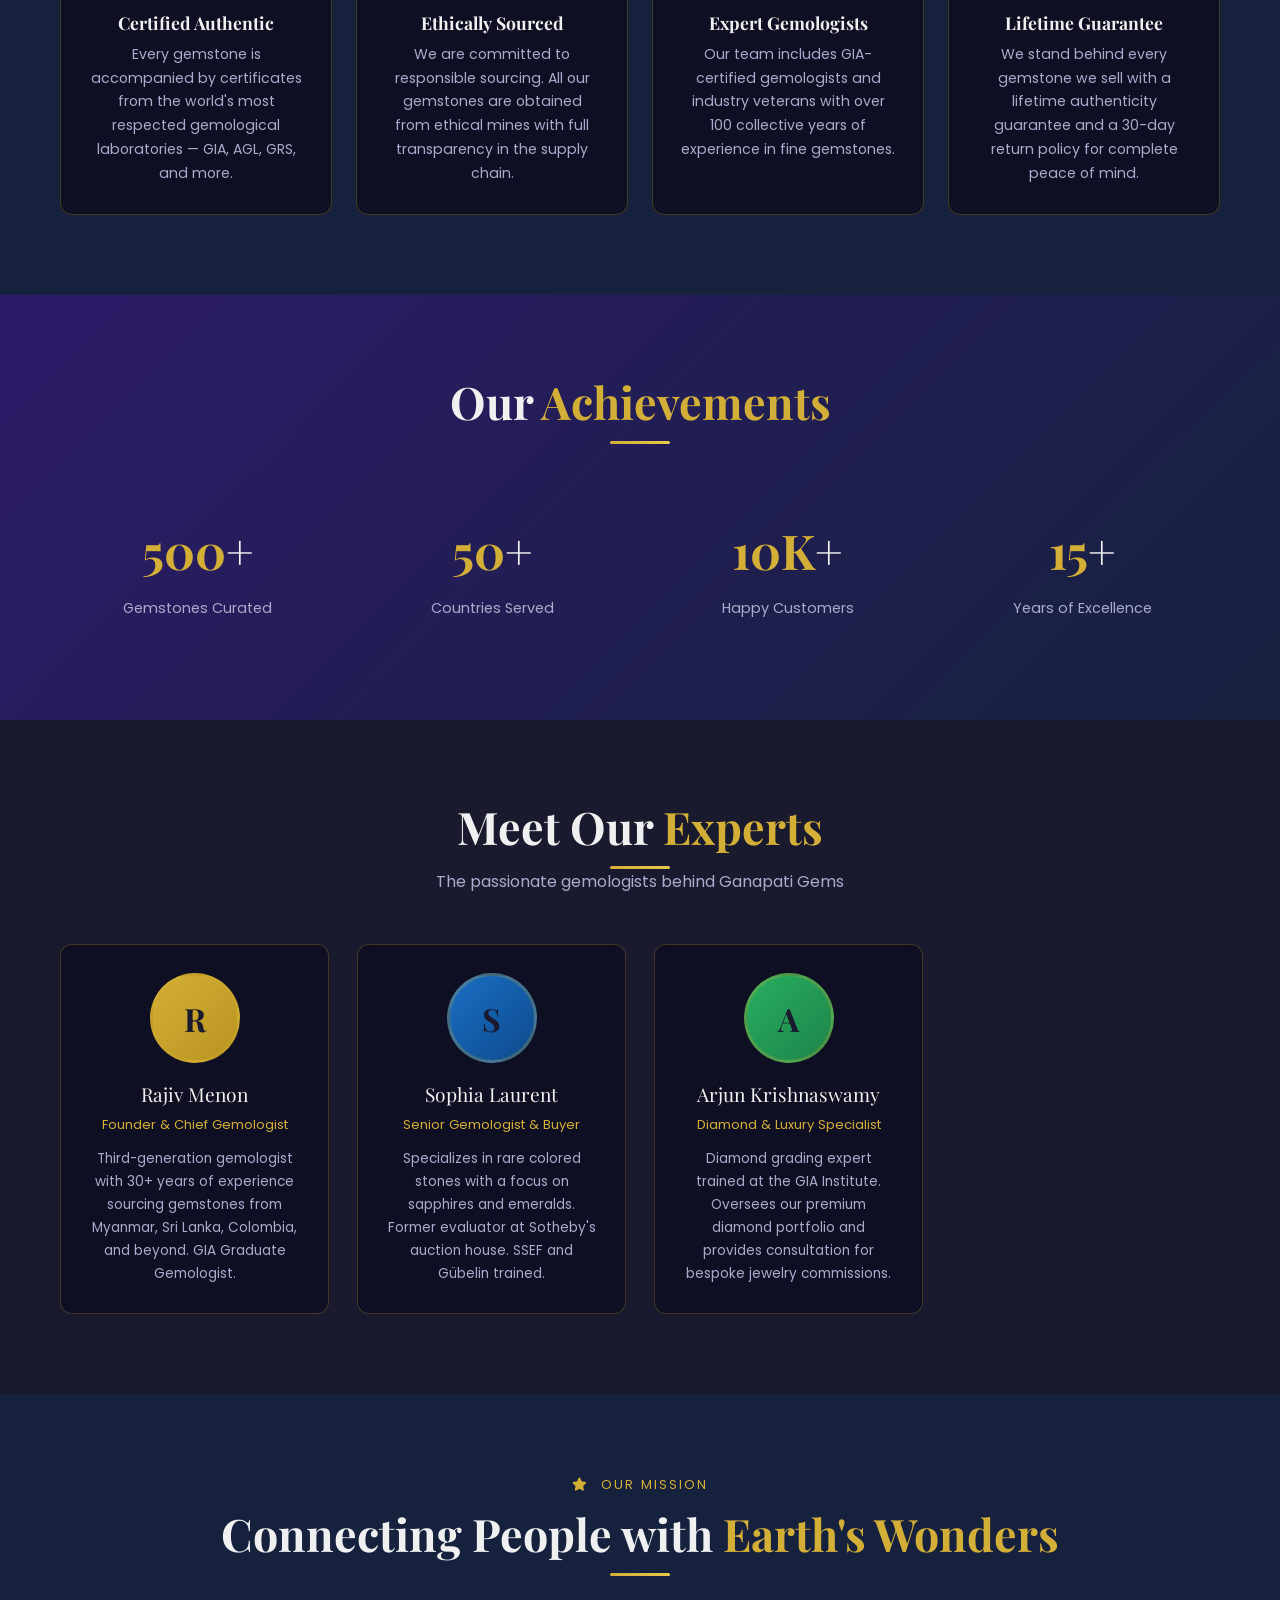
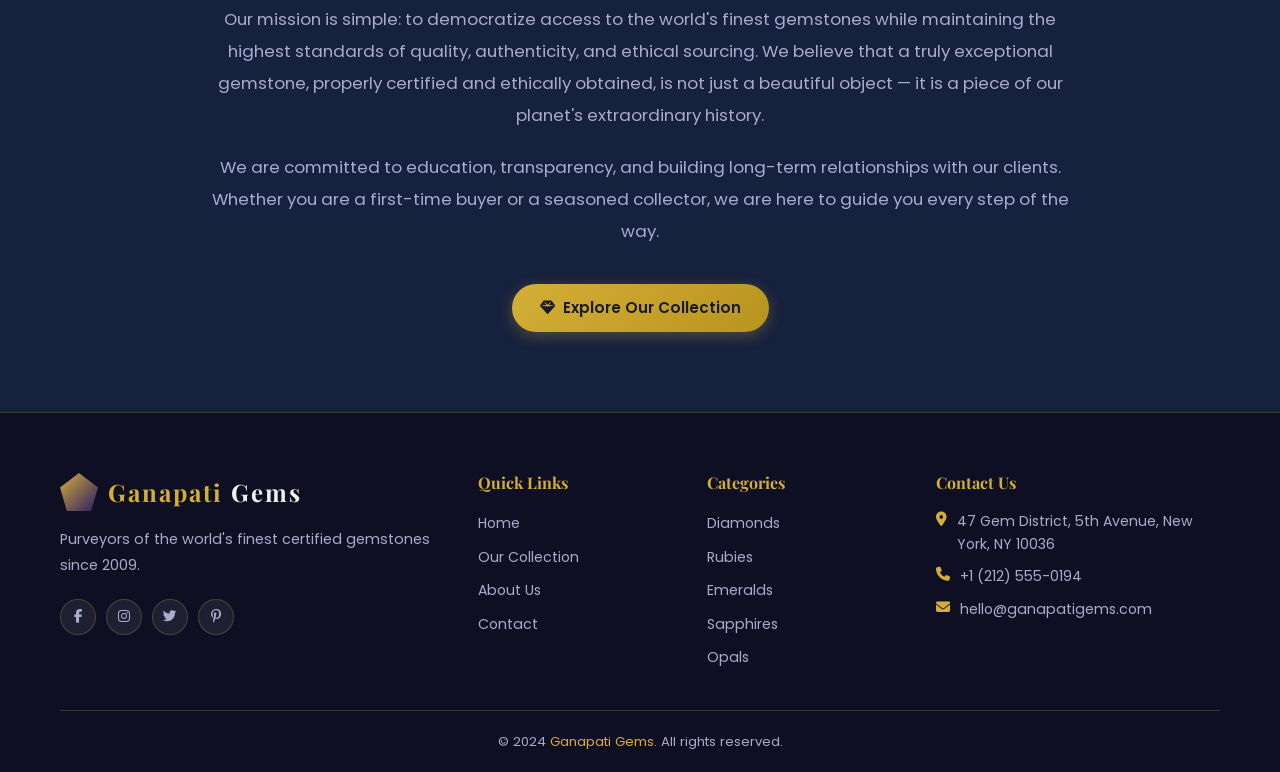
==== commit 81fc4114: "Rename brand from RAMJI Gems to Ganapati Gems across entire website Co-authored-by: Sharmagarvit555 " ====
--- a/about.html
+++ b/about.html
@@ -3,8 +3,8 @@
 <head>
   <meta charset="UTF-8" />
   <meta name="viewport" content="width=device-width, initial-scale=1.0" />
-  <title>About Us — RAMJI Gems</title>
-  <meta name="description" content="Learn about RAMJI Gems — our story, mission, and the expert team behind the world's finest certified gemstone collection." />
+  <title>About Us — Ganapati Gems</title>
+  <meta name="description" content="Learn about Ganapati Gems — our story, mission, and the expert team behind the world's finest certified gemstone collection." />
   <link rel="stylesheet" href="css/style.css" />
   <link rel="preconnect" href="https://fonts.googleapis.com" />
   <link rel="preconnect" href="https://fonts.gstatic.com" crossorigin />
@@ -18,7 +18,7 @@
 <!-- Navbar -->
 <nav class="navbar scrolled" role="navigation" aria-label="Main navigation">
   <div class="nav-container">
-    <a href="index.html" class="nav-logo"><div class="logo-gem"></div><span class="logo-text">RAMJI <span>Gems</span></span></a>
+    <a href="index.html" class="nav-logo"><div class="logo-gem"></div><span class="logo-text">Ganapati <span>Gems</span></span></a>
     <ul class="nav-links">
       <li><a href="index.html">Home</a></li>
       <li><a href="shop.html">Shop</a></li>
@@ -74,7 +74,7 @@
       <div class="story-text" data-aos="fade-left">
         <p style="color:var(--gold);font-size:0.82rem;text-transform:uppercase;letter-spacing:2px;margin-bottom:12px"><i class="fas fa-history"></i> &nbsp;Established 2009</p>
         <h2>A Passion for <span class="gold-text">Rare Beauty</span></h2>
-        <p>RAMJI Gems was founded with a singular vision: to connect discerning collectors with nature's most extraordinary treasures. Our founder, a third-generation gemologist, spent decades traveling to the world's most remote mining regions — from the legendary Mogok Valley in Myanmar to the emerald-rich mountains of Colombia.</p>
+        <p>Ganapati Gems was founded with a singular vision: to connect discerning collectors with nature's most extraordinary treasures. Our founder, a third-generation gemologist, spent decades traveling to the world's most remote mining regions — from the legendary Mogok Valley in Myanmar to the emerald-rich mountains of Colombia.</p>
         <p>What began as a small consultancy advising private collectors has grown into one of the most trusted names in the fine gemstone industry. Our team of master gemologists, each with decades of experience, personally selects every stone in our inventory.</p>
         <p>We believe every gemstone has a story — of ancient geological forces, of distant lands, of extraordinary craftsmanship. Our mission is to ensure that story continues in the hands of someone who truly appreciates its wonder.</p>
         <div style="margin-top:28px;display:flex;gap:16px;flex-wrap:wrap">
@@ -89,7 +89,7 @@
 <!-- Why Choose Us -->
 <section class="why-choose section-padding">
   <div class="container">
-    <h2 class="section-title" data-aos="fade-up">Why Choose <span class="gold-text">RAMJI Gems</span></h2>
+    <h2 class="section-title" data-aos="fade-up">Why Choose <span class="gold-text">Ganapati Gems</span></h2>
     <div class="divider" data-aos="fade-up"></div>
     <p class="section-subtitle" data-aos="fade-up" data-aos-delay="100">Our commitment to excellence sets us apart</p>
     <div class="features-grid">
@@ -148,7 +148,7 @@
   <div class="container">
     <h2 class="section-title" data-aos="fade-up">Meet Our <span class="gold-text">Experts</span></h2>
     <div class="divider" data-aos="fade-up"></div>
-    <p class="section-subtitle" data-aos="fade-up" data-aos-delay="100">The passionate gemologists behind RAMJI Gems</p>
+    <p class="section-subtitle" data-aos="fade-up" data-aos-delay="100">The passionate gemologists behind Ganapati Gems</p>
     <div class="team-grid">
       <div class="team-card" data-aos="fade-up" data-aos-delay="0">
         <div class="team-avatar" style="background:linear-gradient(135deg,#D4AF37,#b8941f)">R</div>
@@ -197,7 +197,7 @@
   <div class="container">
     <div class="footer-grid">
       <div class="footer-col">
-        <div class="footer-logo"><a href="index.html" class="nav-logo"><div class="logo-gem"></div><span class="logo-text">RAMJI <span>Gems</span></span></a></div>
+        <div class="footer-logo"><a href="index.html" class="nav-logo"><div class="logo-gem"></div><span class="logo-text">Ganapati <span>Gems</span></span></a></div>
         <p class="footer-desc">Purveyors of the world's finest certified gemstones since 2009.</p>
         <div class="footer-social">
           <a href="#" class="social-link" aria-label="Facebook"><i class="fab fa-facebook-f"></i></a>
@@ -230,11 +230,11 @@
         <div class="footer-contact">
           <div class="contact-item"><i class="fas fa-map-marker-alt"></i><span>47 Gem District, 5th Avenue, New York, NY 10036</span></div>
           <div class="contact-item"><i class="fas fa-phone"></i><span>+1 (212) 555-0194</span></div>
-          <div class="contact-item"><i class="fas fa-envelope"></i><span>hello@ramjigems.com</span></div>
-        </div>
-      </div>
-    </div>
-    <div class="footer-bottom"><p>&copy; 2024 <a href="index.html">RAMJI Gems</a>. All rights reserved.</p></div>
+          <div class="contact-item"><i class="fas fa-envelope"></i><span>hello@ganapatigems.com</span></div>
+        </div>
+      </div>
+    </div>
+    <div class="footer-bottom"><p>&copy; 2024 <a href="index.html">Ganapati Gems</a>. All rights reserved.</p></div>
   </div>
 </footer>
 
--- a/css/style.css
+++ b/css/style.css
@@ -1,5 +1,5 @@
 /* =============================================
-   RAMJI Gems - Main Stylesheet
+   Ganapati Gems - Main Stylesheet
    ============================================= */
 
 /* --- Google Fonts Import --- */
